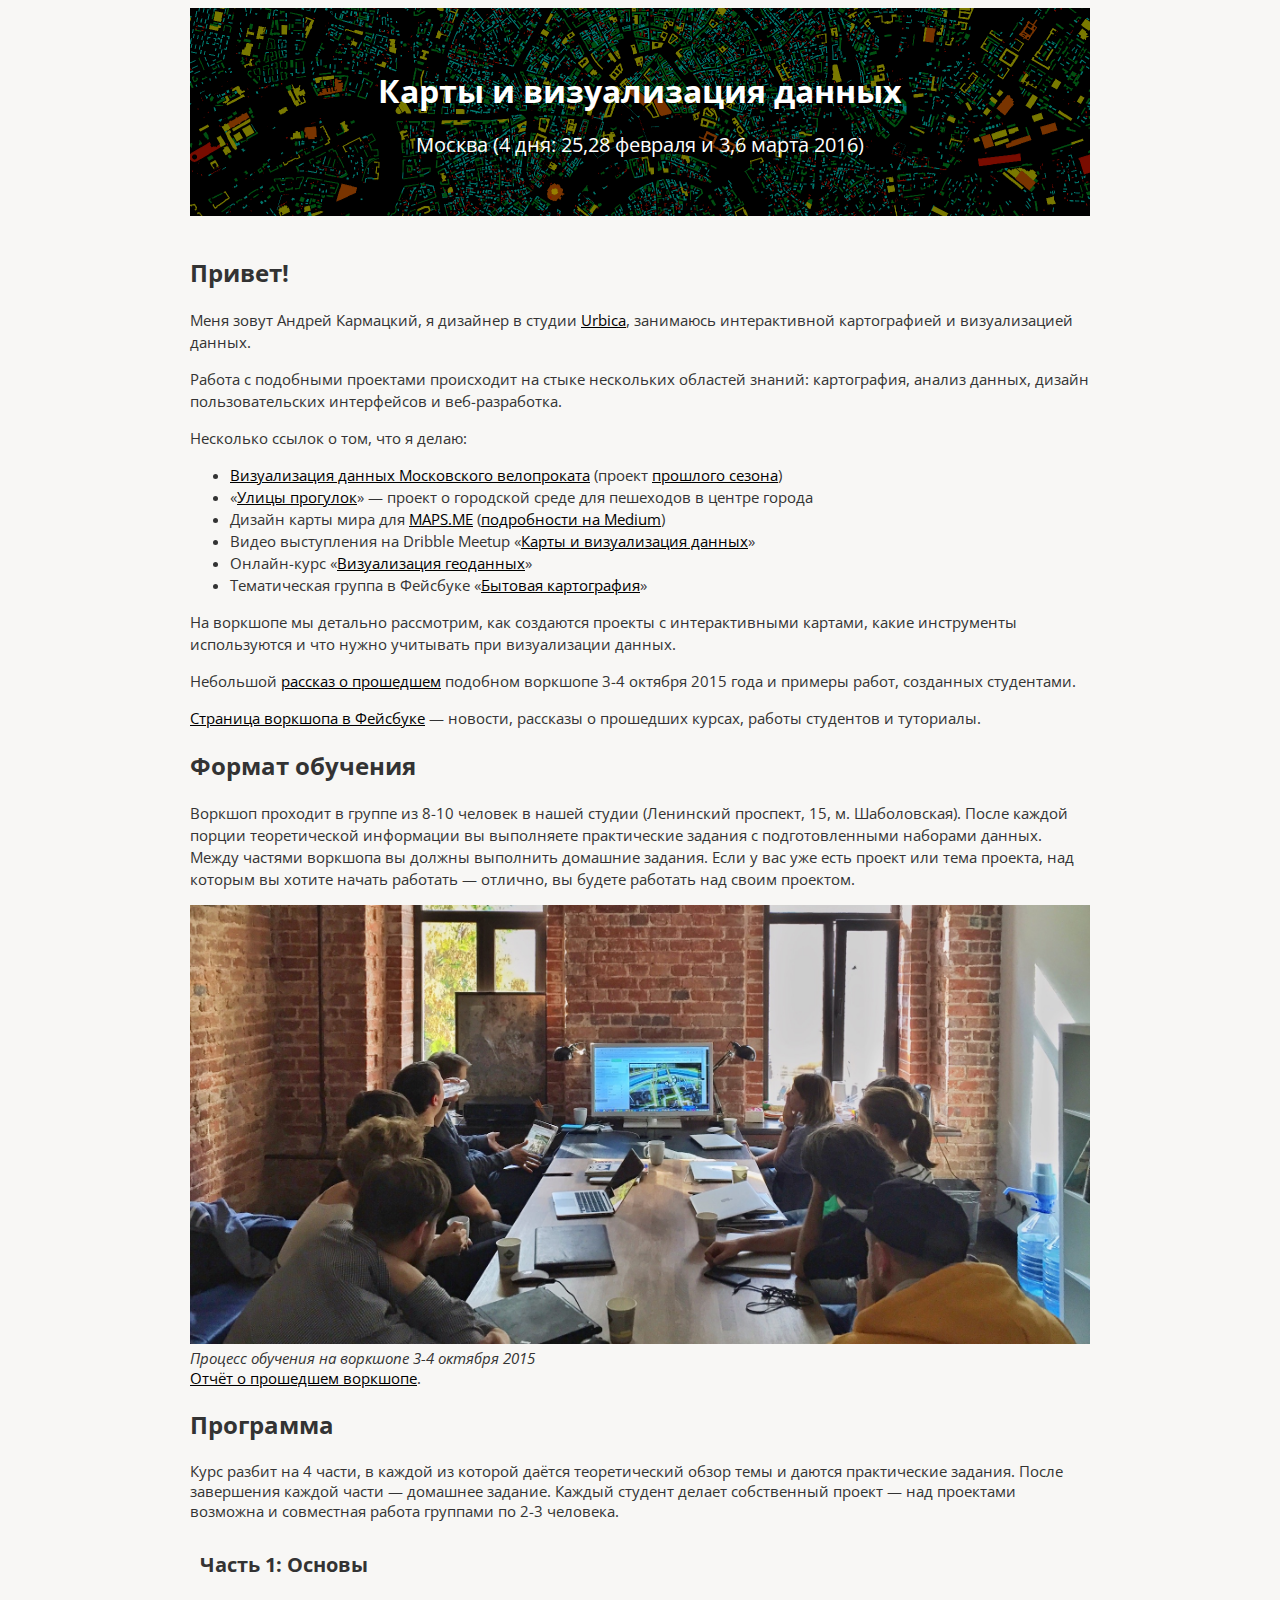
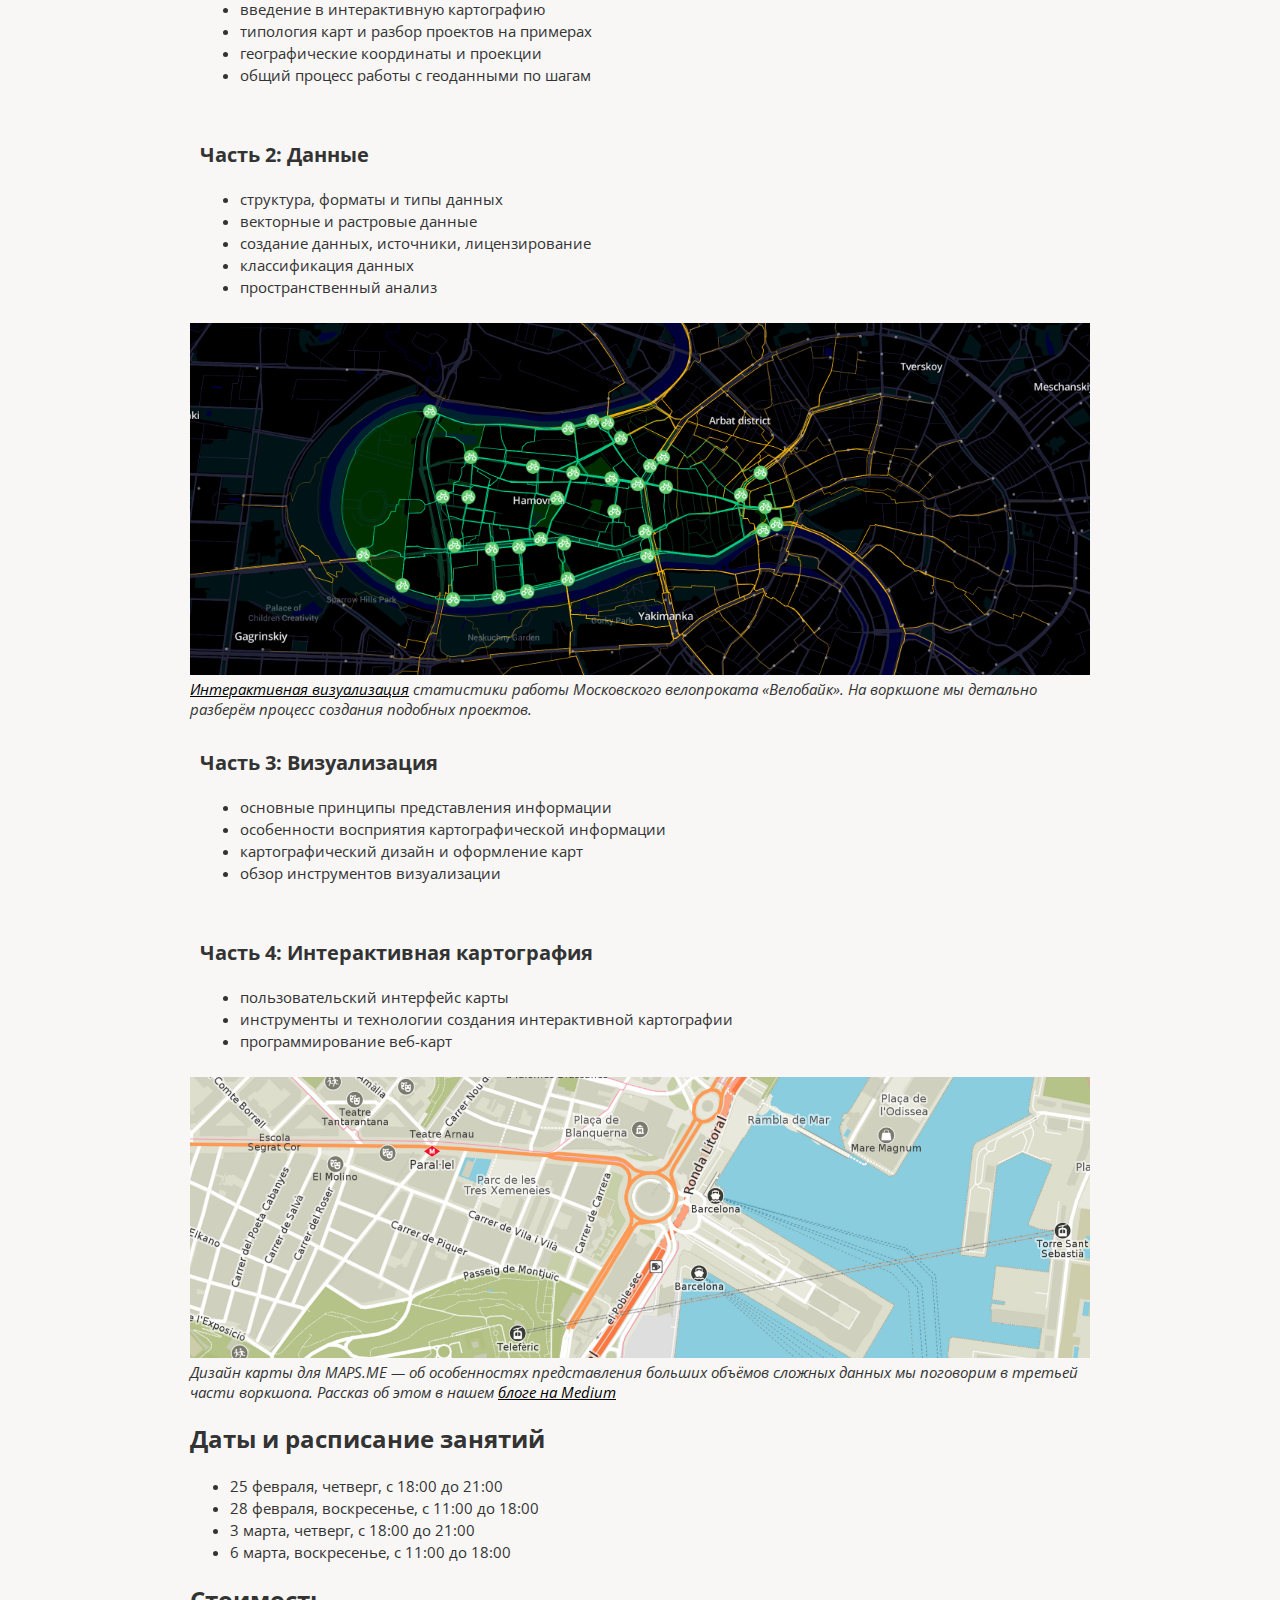
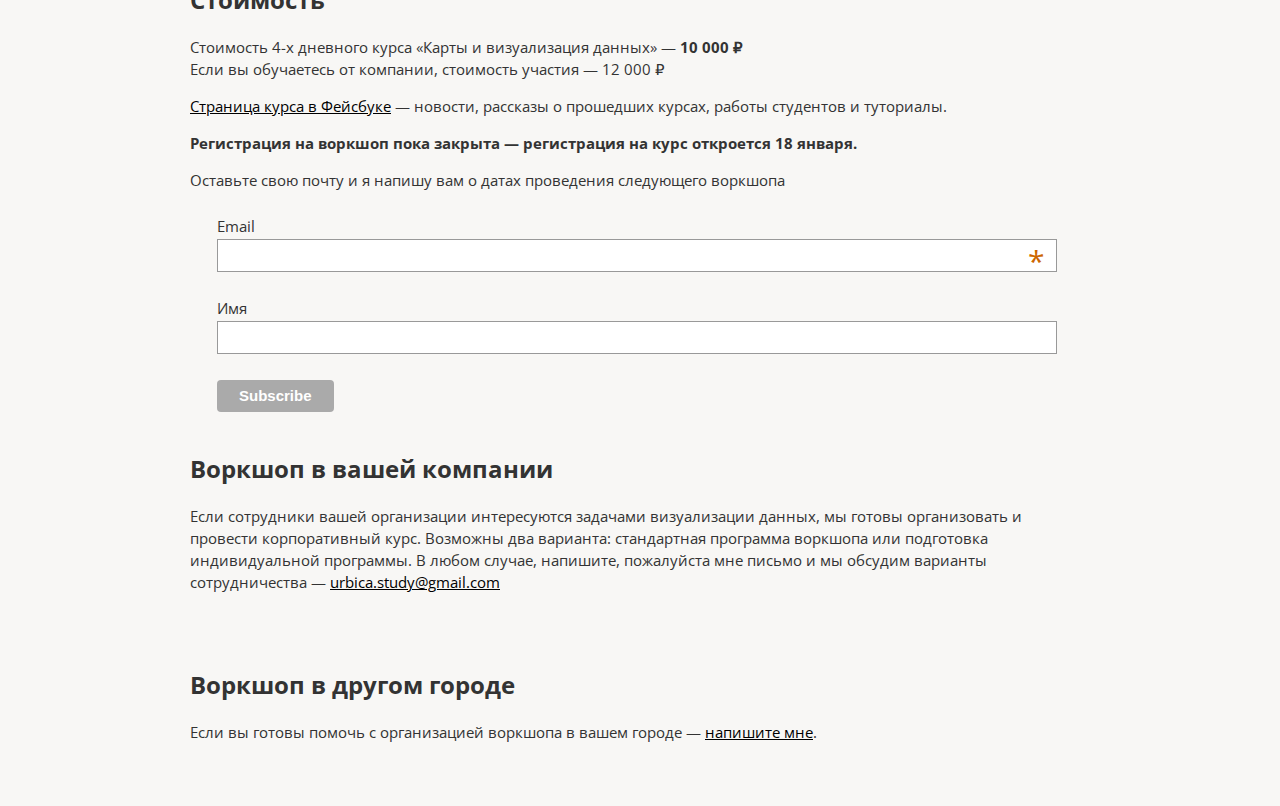
==== index.html @ a926b4b0 "prices" ====
<!DOCTYPE html PUBLIC "-//W3C//DTD HTML 4.01//EN">
<html>
	<head>
    <meta charset="utf-8"/>
		<meta name="viewport" content="width=device-width, initial-scale=1">
		<title>
			Воркшоп «Карты и визуализация данных»
		</title>
		<link rel="stylesheet" href="./style.css" type="text/css">
		<!-- <link href="http://cdn-images.mailchimp.com/embedcode/classic-081711.css" rel="stylesheet" type="text/css"> -->

	</head>
	<body>
    <div class="page">
    <div class="wrapper">
    <div class="header" id="headerImage">
    <h1>Карты и визуализация данных</h1>
    <div class="date-place"><p>Москва (4 дня: 25,28 февраля и 3,6 марта 2016)</p></div>
    </div>
    <h2>Привет!</h2>
    <p>Меня зовут Андрей Кармацкий, я дизайнер в студии <a href="http://urbica.co">Urbica</a>, занимаюсь интерактивной картографией и визуализацией данных.</p>
    <p>Работа с подобными проектами происходит на стыке нескольких областей знаний: картография, анализ данных, дизайн пользовательских интерфейсов и веб-разработка.</p>
    <p>Несколько ссылок о том, что я делаю:
      <ul>
        <li><a href="http://urbica.co/bikes/">Визуализация данных Московского велопроката</a> (проект <a href="http://urbica.co/velo/">прошлого сезона</a>)</li>
        <li>«<a href="http://walkstreets.org">Улицы прогулок</a>» — проект о городской среде для пешеходов в центре города</a></li>
				<li>Дизайн карты мира для <a href="http://maps.me/">MAPS.ME</a> (<a href="https://designpub.ru/дизайн-карты-мира-b0b0d8f96061">подробности на Medium</a>)</li>
        <li>Видео выступления на Dribble Meetup «<a href="https://youtu.be/NwadfbF2Nlw">Карты и визуализация данных</a>»</li>
        <li>Онлайн-курс «<a href="https://github.com/minikarma/geotalk">Визуализация геоданных</a>»</li>
        <li>Тематическая группа в Фейсбуке «<a href="https://www.facebook.com/groups/geoviz/">Бытовая картография</a>»</li>
      </ul>
    </p>
    <p>На воркшопе мы детально рассмотрим, как создаются проекты с интерактивными картами, какие инструменты используются и что нужно учитывать при визуализации данных.</p>
		<p>Небольшой <a href="https://www.facebook.com/groups/geoviz/permalink/929082940519523/">рассказ о прошедшем</a> подобном воркшопе 3-4 октября 2015 года и примеры работ, созданных студентами.</p>
		<p><a href="https://www.facebook.com/urbica.study/">Страница воркшопа в Фейсбуке</a> — новости, рассказы о прошедших курсах, работы студентов и туториалы.</p>

		<h2>Формат обучения</h2>
		<p>Воркшоп проходит в группе из 8-10 человек в нашей студии (Ленинский проспект, 15, м. Шаболовская). После каждой порции теоретической информации вы выполняете практические задания с подготовленными наборами данных. Между частями воркшопа вы должны выполнить домашние задания. Если у вас уже есть проект или тема проекта, над которым вы хотите начать работать — отлично, вы будете работать над своим проектом.
<!--    <p>В этот раз воркшоп проходит в формате одного дня, при этом до воркшопа я дам вам домашнее задание. Вы узнаете основные приёмы анализа и визуализации картографических данных. Вы научитесь программированию интерактивных картографических проектов и познакомитесь основными технологиями и библиотеками интерактивной картографии. </p>
    <p>Чтобы воркшоп получился более практическим и всегда была возможность уточнить непонятные моменты по ходу обучения — размер группы ограничен десятком участников. Воркшоп пройдёт в уютной атмосфере студии, расположенной в центре Москвы (<a href="https://maps.yandex.ru/-/CVwHiBiu">ул. Ленинский проспект, 15</a>).</p>
    <p>Время обучения c 10 утра до 7 вечера, с часовым перерывом на обед. На занятиях вам понадобится ноутбук.</p> -->
    <!-- <div class="project-walkstreets"></div> -->

		<div><img src="img/study.jpg" width="100%"/><br/><i>Процесс обучения на воркшопе 3-4 октября 2015</i><br>
			<a href="https://www.facebook.com/groups/geoviz/permalink/929082940519523/">Отчёт о прошедшем воркшопе</a>.</div>


    <h2>Программа</h2>
		<div>Курс разбит на 4 части, в каждой из которой даётся теоретический обзор темы и даются практические задания. После завершения каждой части — домашнее задание.  Каждый студент делает собственный проект — над проектами возможна и совместная работа группами по 2-3 человека.</div>
    <div class="days">
      <div class="day">
        <h3>Часть 1: Основы</h2>
          <ul>
						<li>введение в интерактивную картографию</li>
            <li>типология карт и разбор проектов на примерах</li>
            <li>географические координаты и проекции</li>
            <li>общий процесс работы с геоданными по шагам</li>
          </ul>
      </div>
			<div class="day">
        <h3>Часть 2: Данные</h2>
          <ul>
						<li>структура, форматы и типы данных</li>
            <li>векторные и растровые данные</li>
            <li>создание данных, источники, лицензирование</li>
            <li>классификация данных</li>
						<li>пространственный анализ</li>
          </ul>
      </div>
			<div><img src="img/bikes_2015.png" width="100%"/><br/><i><a href="http://urbica.co/bikes/">Интерактивная визуализация</a> статистики работы Московского велопроката «Велобайк». На воркшопе мы детально разберём процесс создания подобных проектов.</i><br>

			<div class="day">
        <h3>Часть 3: Визуализация</h2>
          <ul>
						<li>основные принципы представления информации</li>
            <li>особенности восприятия картографической информации</li>
            <li>картографический дизайн и оформление карт</li>
            <li>обзор инструментов визуализации</li>
          </ul>
      </div>
			<div class="day">
        <h3>Часть 4: Интерактивная картография</h2>
          <ul>
						<li>пользовательский интерфейс карты</li>
            <li>инструменты и технологии создания интерактивной картографии</li>
            <li>программирование веб-карт</li>
          </ul>
      </div>
		</div>
    <!--  <h2>Стоимость воркшопа 13 декабря 4000 рублей</h2>
      <p>Если вы участвуете от компании и оплачиваете от юридического лица: стоимость 6&nbsp;000 рублей.</p>
		-->
		<div>
			<img src="img/mapsme.png" width="100%"/><br/><i>Дизайн карты для MAPS.ME — об особенностях представления больших объёмов сложных данных мы поговорим в третьей части воркшопа. Рассказ об этом в нашем <a href="https://designpub.ru/дизайн-карты-мира-b0b0d8f96061">блоге на Medium</a></i><br>
		</div>

		<h2>Даты и расписание занятий</h2>
			<ul>
				<li>25 февраля, четверг, с 18:00 до 21:00</li>
				<li>28 февраля, воскресенье, с 11:00 до 18:00</li>
				<li>3 марта, четверг, с 18:00 до 21:00</li>
				<li>6 марта, воскресенье, с 11:00 до 18:00</li>
			</ul>

		<h2>Стоимость</h2>
		<p>Стоимость 4-х дневного курса «Карты и визуализация данных» — <b>10&nbsp;000&nbsp;₽</b><br/>
			Если вы обучаетесь от компании, стоимость участия —  12&nbsp;000&nbsp;₽
		</p>

		<p><a href="https://www.facebook.com/urbica.study/">Страница курса в Фейсбуке</a> — новости, рассказы о прошедших курсах, работы студентов и туториалы.</p>


			<p><b>Регистрация на воркшоп пока закрыта — регистрация на курс откроется 18 января.</b></p>
		<!--      <div class="register"><a class="registerLink" href="https://andreykarmatsky.typeform.com/to/Kezpq3">Зарегистрироваться</a></div>
      <p>После регистрации вам придёт письмо с инструкциями по оплате и деталями.</p><p>Регистрация завершится за неделю до начала воркшопа.</p>
			<p>Если остались вопросы или требуются уточнения, напишите мне письмо: <b>urbica.study@gmail.com</b></p>
			<p>Вы можете заказать индивидуальный курс для вашей компании, напишите мне об этом на адрес, указанный выше.</p>
		-->
			<!-- Begin MailChimp Signup Form -->
		<!-- <link href="//cdn-images.mailchimp.com/embedcode/classic-081711.css" rel="stylesheet" type="text/css"> -->

		<div id="mc_embed_signup">
		<p>Оставьте свою почту и я напишу вам о датах проведения следующего воркшопа</p>
		<form action="//urbica.us11.list-manage.com/subscribe/post?u=8f45a3df595a4ebea1cc8bd8a&amp;id=d71f28006e" method="post" id="mc-embedded-subscribe-form" name="mc-embedded-subscribe-form" class="validate" target="_blank" novalidate>
		    <div id="mc_embed_signup_scroll">
<!--		<div class="indicates-required"><span class="asterisk">*</span> indicates required</div> -->
		<div class="mc-field-group">
			<label for="mce-EMAIL">Email<span class="asterisk">*</span>
		</label>
			<input type="email" value="" name="EMAIL" class="required email" id="mce-EMAIL">
		</div>
		<div class="mc-field-group">
			<label for="mce-FNAME">Имя </label>
			<input type="text" value="" name="FNAME" class="" id="mce-FNAME">
		</div>
			<div id="mce-responses" class="clear">
				<div class="response" id="mce-error-response" style="display:none"></div>
				<div class="response" id="mce-success-response" style="display:none"></div>
			</div>    <!-- real people should not fill this in and expect good things - do not remove this or risk form bot signups-->
		    <div style="position: absolute; left: -5000px;" aria-hidden="true"><input type="text" name="b_8f45a3df595a4ebea1cc8bd8a_d71f28006e" tabindex="-1" value=""></div>
		    <div class="clear"><input type="submit" value="Subscribe" name="subscribe" id="mc-embedded-subscribe" class="button"></div>
		    </div>
		</form>
		</div>
		<script type='text/javascript' src='//s3.amazonaws.com/downloads.mailchimp.com/js/mc-validate.js'></script><script type='text/javascript'>(function($) {window.fnames = new Array(); window.ftypes = new Array();fnames[0]='EMAIL';ftypes[0]='email';fnames[1]='FNAME';ftypes[1]='text';}(jQuery));var $mcj = jQuery.noConflict(true);</script>
		<!--End mc_embed_signup-->
		<h2>Воркшоп в вашей компании</h2>
    <p>Если сотрудники вашей организации интересуются задачами визуализации данных, мы готовы организовать и провести корпоративный курс. Возможны два варианта: стандартная программа воркшопа или подготовка индивидуальной программы. В любом случае, напишите, пожалуйста мне письмо и мы обсудим варианты сотрудничества — <a href="mailto:urbica.study@gmail.com">urbica.study@gmail.com</a></p>
		<br/></br/>
		<h2>Воркшоп в другом городе</h2>
		<p>Если вы готовы помочь с организацией воркшопа в вашем городе — <a href="mailto:urbica.study@gmail.com">напишите мне</a>.</p>
		<br/></br/>

		<script>
    var body = document.body,
        html = document.documentElement,
        headerImage = document.getElementById('headerImage'),
        headerImageBg = { x: 1800, y: 600, scale: 0.58 };


    var pageHeight = Math.max( body.scrollHeight, body.offsetHeight,
                       html.clientHeight, html.scrollHeight, html.offsetHeight );

    // Scroll handler to toggle classes.
    var scaleImage = function() {
      var scrollScale = (window.pageYOffset/pageHeight);
      var bgWidth = headerImageBg.x/2 + headerImageBg.x*scrollScale,
          bgHeight = headerImageBg.y/2 + headerImageBg.y*scrollScale;
      console.log(scrollScale);
      headerImage.style.backgroundSize = bgWidth + "px "+ bgHeight +"px";
    };

    scaleImage();
    window.addEventListener('scroll', scaleImage, false);

    </script>
    <!-- Yandex.Metrika counter -->
    <script type="text/javascript">
    (function (d, w, c) {
        (w[c] = w[c] || []).push(function() {
            try {
                w.yaCounter32348605 = new Ya.Metrika({
                    id:32348605,
                    clickmap:true,
                    trackLinks:true,
                    accurateTrackBounce:true
                });
            } catch(e) { }
        });

        var n = d.getElementsByTagName("script")[0],
            s = d.createElement("script"),
            f = function () { n.parentNode.insertBefore(s, n); };
        s.type = "text/javascript";
        s.async = true;
        s.src = "https://mc.yandex.ru/metrika/watch.js";

        if (w.opera == "[object Opera]") {
            d.addEventListener("DOMContentLoaded", f, false);
        } else { f(); }
    })(document, window, "yandex_metrika_callbacks");
    </script>
    <noscript><div><img src="https://mc.yandex.ru/watch/32348605" style="position:absolute; left:-9999px;" alt="" /></div></noscript>
    <!-- /Yandex.Metrika counter -->
    </div>
		</body>
</html>
---- style.css ----
@import url(http://fonts.googleapis.com/css?family=Open+Sans:400);
@import url(http://fonts.googleapis.com/css?family=Open+Sans:600);

body {
  font-family: 'Open Sans', sans-serif;
  font-size: 15px;
  background-color: #f8f7f5;
  color: #333333;
}

h1 {
  font-size: 32px;
}

h2 {
  font-size: 24px;
}

h3 {
  font-size: 20px;
}

p,li {
line-height: 22px; }

a, a:visited { color: black; }
a:hover { color: red; }

.page {
  text-align: center;
}

.wrapper {
  max-width: 900px;
  text-align: left;
  display: inline-block;
}


.header {
  display: block;
  padding: 40px 40px;
  margin-bottom: 40px;
  color: white;
  background-color: black;
  background: url('./img/houses.png') center center no-repeat;
  text-align: center;
}
.project-walkstreets {
  height: 100px;
  display: block;
  margin: 20px 0px;
  background: url('./img/walkstreets.png') center center no-repeat;
}

.project-velo {
  height: 100px;
  display: block;
  margin: 20px 0px;
  background: url('http://urbica.co/img/velo.png') center center no-repeat;
}

.project-hills {
  height: 100px;
  display: block;
  margin: 20px 0px;
  background: url('http://urbica.co/img/hills.png') center center no-repeat;
}

.date-place {
  font-size: 20px;
  margin: 20px 0px;
  text-align: center;
}

.days {

}
.day {
  padding: 10px;

}

.register {
  text-align: center;
  padding: 40px 0px;
}

.registerLink {
  text-align: center;
  padding: 20px 20px;
  text-decoration: none;
  color: white;
  font-size: 18px;
  /* Rectangle 380: */
  background: #34A9AC;
  border-radius: 5px;

}

.registerLink:hover {
  background: #3DC0C4;
  color: white;
}


@media only screen
  and (max-width: 480px) {
    .day {  width: auto;
            padding: 0px;
            }

}


#mc_embed_signup { display: block;  }

/* MailChimp Form Embed Code - Classic - 08/17/2011 */
#mc_embed_signup form {display:block; text-align:left; padding:10px 0 10px 3%}
#mc_embed_signup h2 {font-weight:bold; padding:0; margin:15px 0; font-size:1.4em;}
#mc_embed_signup input {border:1px solid #999; -webkit-appearance:none;}
#mc_embed_signup input[type=checkbox]{-webkit-appearance:checkbox;}
#mc_embed_signup input[type=radio]{-webkit-appearance:radio;}
#mc_embed_signup input:focus {border-color:#333;}
#mc_embed_signup .button {clear:both; background-color: #aaa; border: 0 none; border-radius:4px; color: #FFFFFF; cursor: pointer; display: inline-block; font-size:15px; font-weight: bold; height: 32px; line-height: 32px; margin: 0 5px 10px 0; padding: 0 22px; text-align: center; text-decoration: none; vertical-align: top; white-space: nowrap; width: auto;}
#mc_embed_signup .button:hover {background-color:#777;}
#mc_embed_signup .small-meta {font-size: 11px;}
#mc_embed_signup .nowrap {white-space:nowrap;}

#mc_embed_signup .mc-field-group {clear:left; position:relative; width:96%; padding-bottom:3%; min-height:50px;}
#mc_embed_signup .size1of2 {clear:none; float:left; display:inline-block; width:46%; margin-right:4%;}
* html #mc_embed_signup .size1of2 {margin-right:2%; /* Fix for IE6 double margins. */}
#mc_embed_signup .mc-field-group label {display:block; margin-bottom:3px;}
#mc_embed_signup .mc-field-group input {display:block; width:100%; padding:8px 0; text-indent:2%;}
#mc_embed_signup .mc-field-group select {display:inline-block; width:99%; padding:5px 0; margin-bottom:2px;}

#mc_embed_signup .datefield, #mc_embed_signup .phonefield-us{padding:5px 0;}
#mc_embed_signup .datefield input, #mc_embed_signup .phonefield-us input{display:inline; width:60px; margin:0 2px; letter-spacing:1px; text-align:center; padding:5px 0 2px 0;}
#mc_embed_signup .phonefield-us .phonearea input, #mc_embed_signup .phonefield-us .phonedetail1 input{width:40px;}
#mc_embed_signup .datefield .monthfield input, #mc_embed_signup .datefield .dayfield input{width:30px;}
#mc_embed_signup .datefield label, #mc_embed_signup .phonefield-us label{display:none;}

#mc_embed_signup .indicates-required {text-align:right; font-size:11px; margin-right:4%;}
#mc_embed_signup .asterisk {color:#c60; font-size:200%;}
#mc_embed_signup .mc-field-group .asterisk {position:absolute; top:25px; right:10px;}
#mc_embed_signup .clear {clear:both;}

#mc_embed_signup .mc-field-group.input-group ul {margin:0; padding:5px 0; list-style:none;}
#mc_embed_signup .mc-field-group.input-group ul li {display:block; padding:3px 0; margin:0;}
#mc_embed_signup .mc-field-group.input-group label {display:inline;}
#mc_embed_signup .mc-field-group.input-group input {display:inline; width:auto; border:none;}

#mc_embed_signup div#mce-responses {float:left; top:-1.4em; padding:0em .5em 0em .5em; overflow:hidden; width:90%;margin: 0 5%; clear: both;}
#mc_embed_signup div.response {margin:1em 0; padding:1em .5em .5em 0; font-weight:bold; float:left; top:-1.5em; z-index:1; width:80%;}
#mc_embed_signup #mce-error-response {display:none;}
#mc_embed_signup #mce-success-response {color:#529214; display:none;}
#mc_embed_signup label.error {display:block; float:none; width:auto; margin-left:1.05em; text-align:left; padding:.5em 0;}

#mc-embedded-subscribe {clear:both; width:auto; display:block; margin:1em 0 1em 5%;}
#mc_embed_signup #num-subscribers {font-size:1.1em;}
#mc_embed_signup #num-subscribers span {padding:.5em; border:1px solid #ccc; margin-right:.5em; font-weight:bold;}
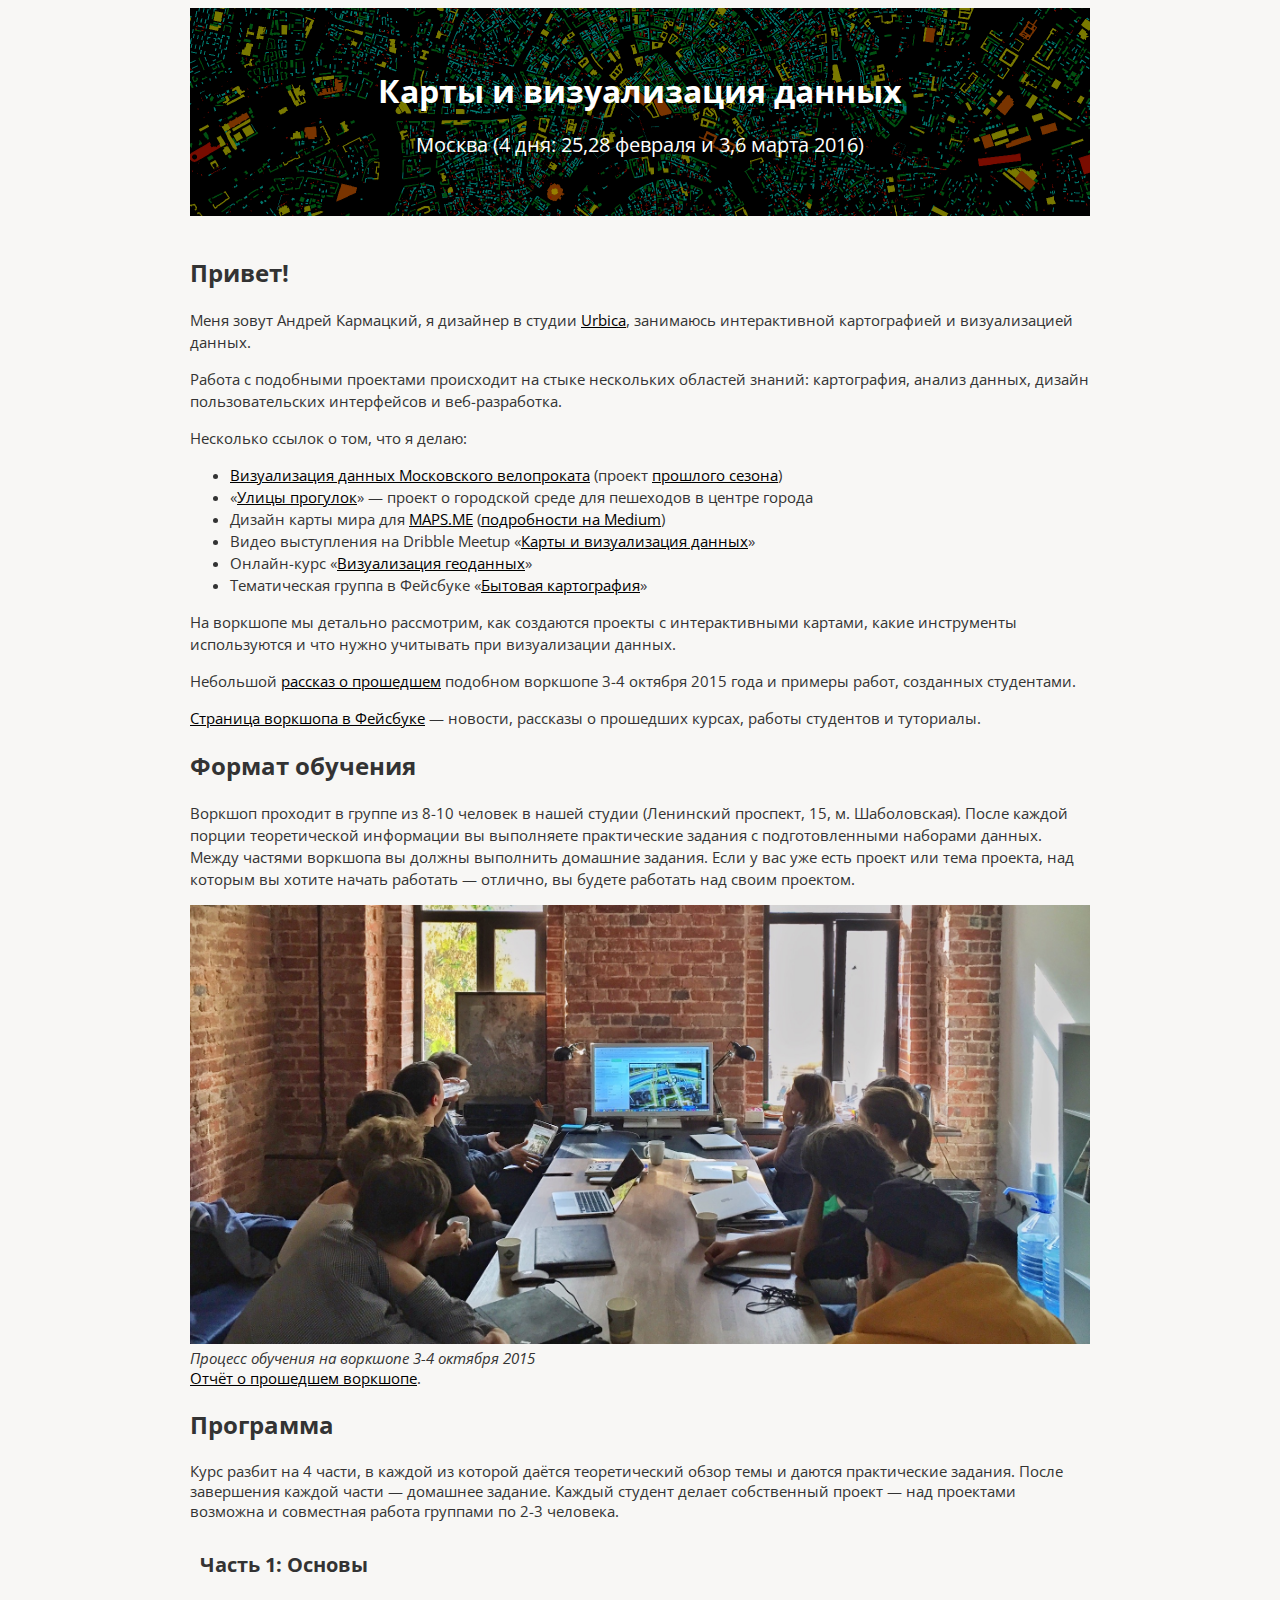
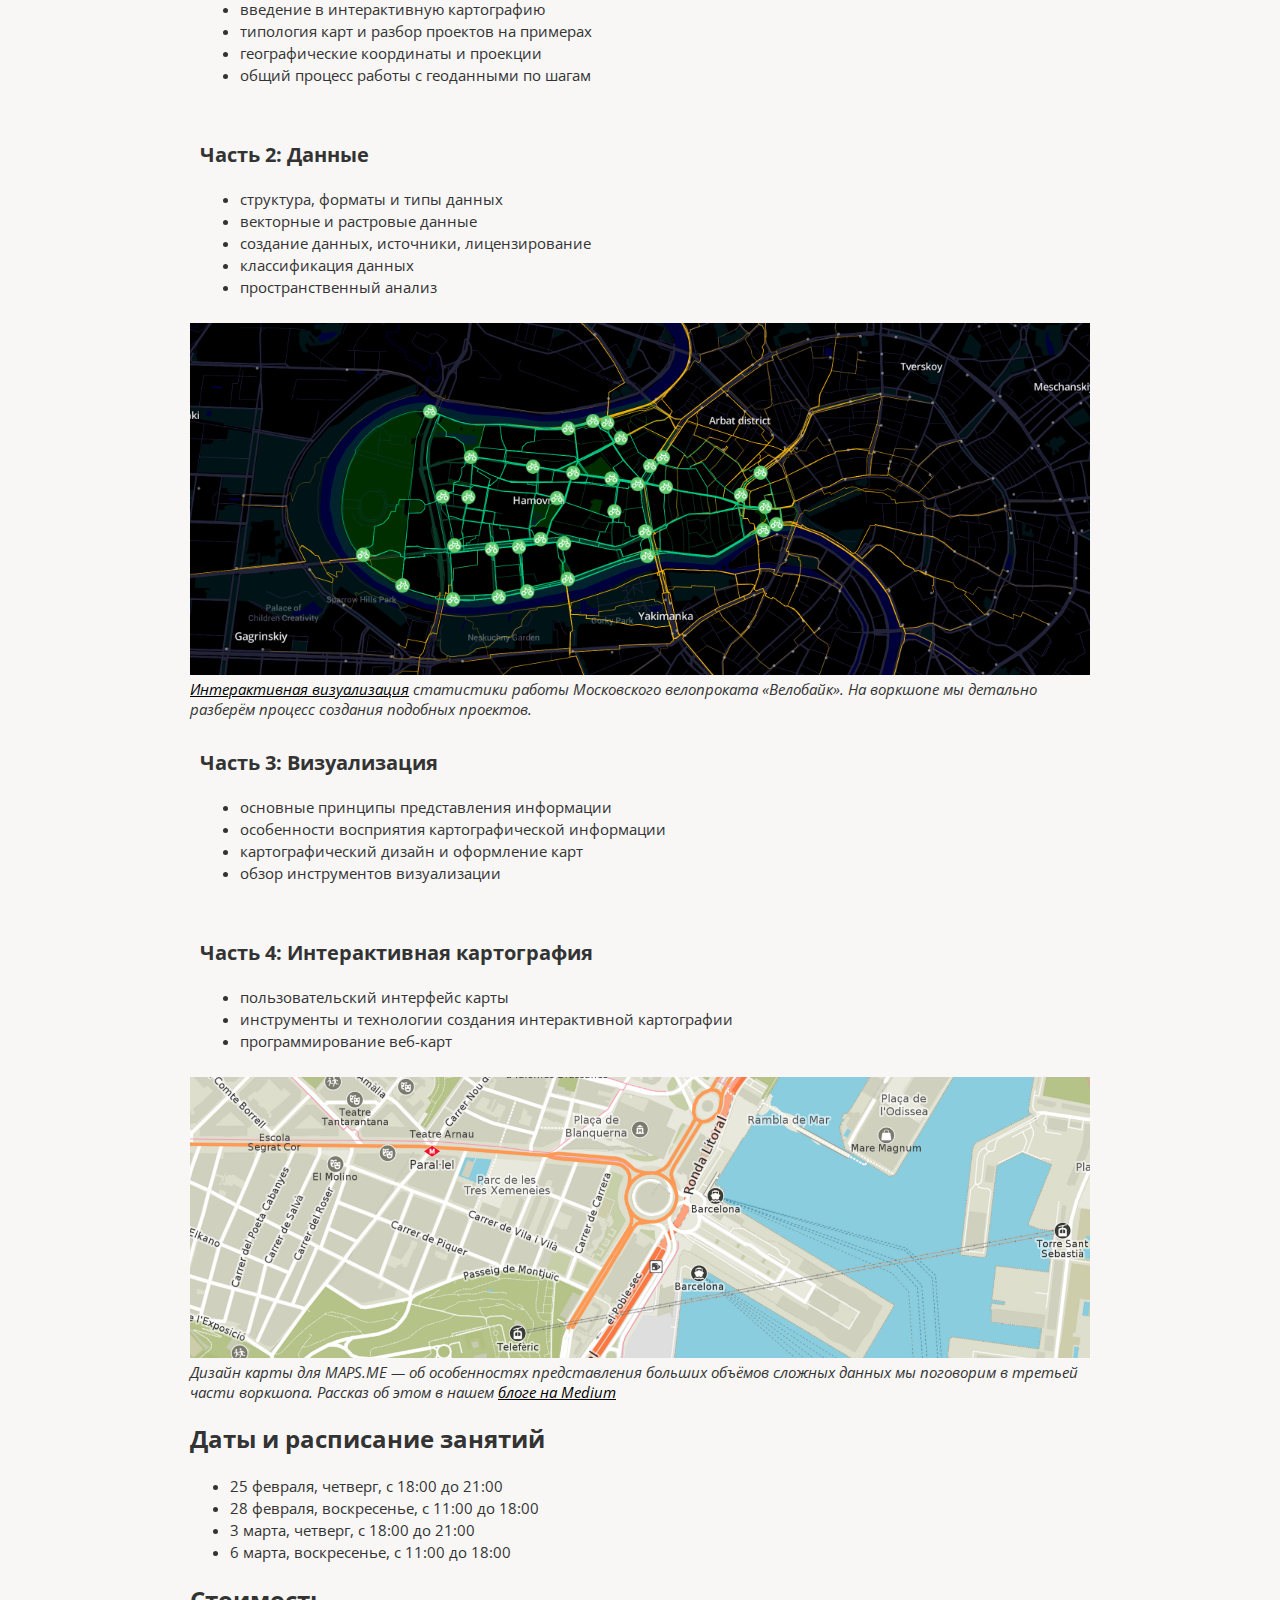
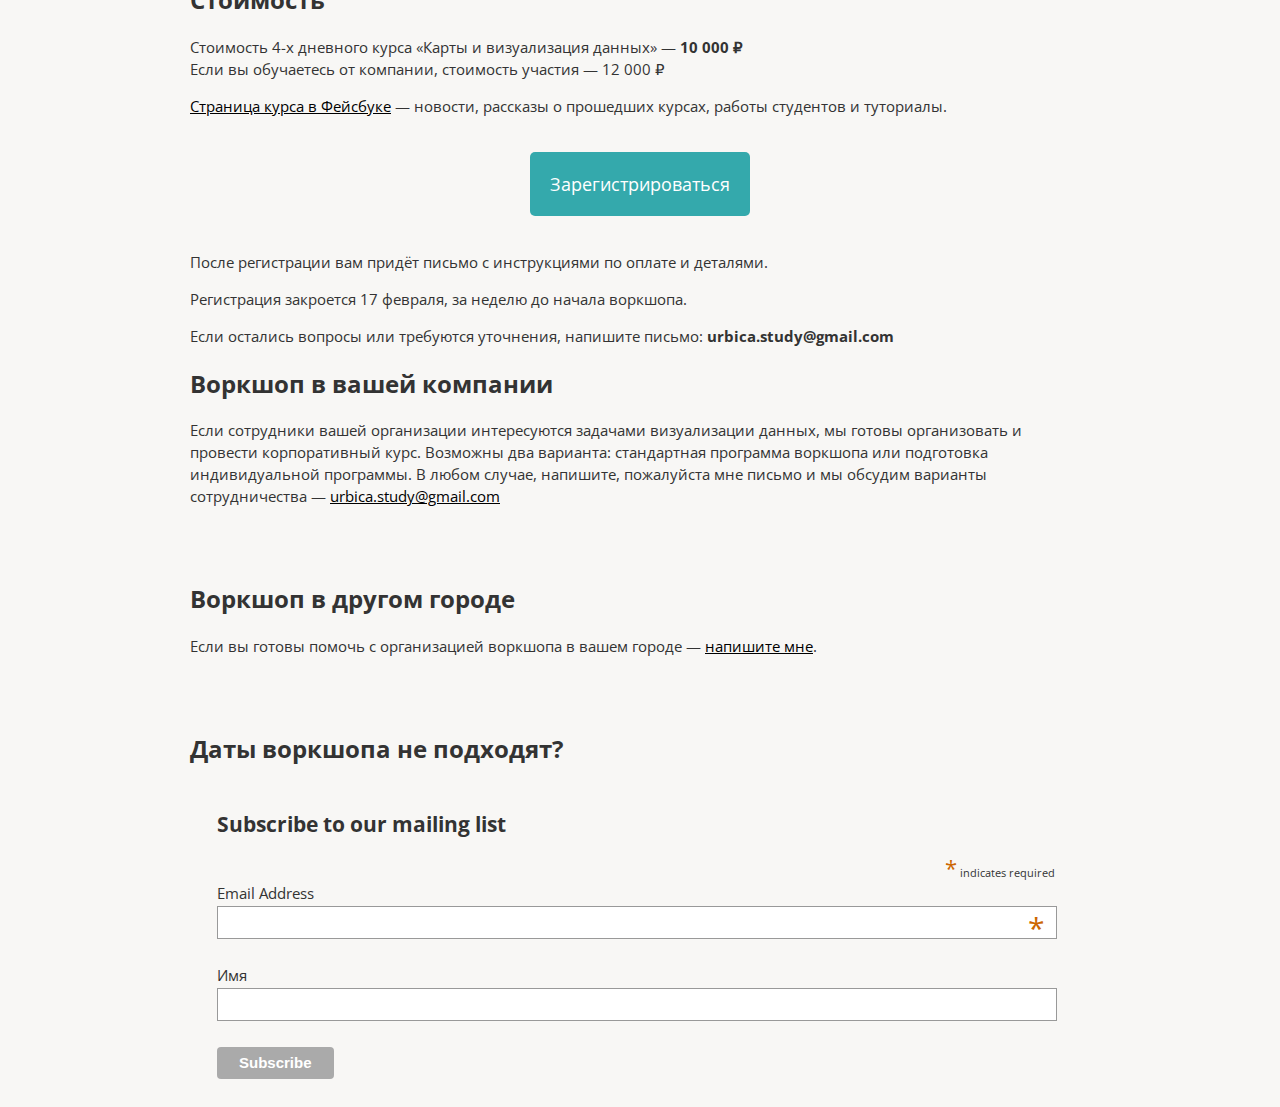
==== commit 024c1a7e: "new registrations started" ====
--- a/index.html
+++ b/index.html
@@ -36,10 +36,6 @@
 
 		<h2>Формат обучения</h2>
 		<p>Воркшоп проходит в группе из 8-10 человек в нашей студии (Ленинский проспект, 15, м. Шаболовская). После каждой порции теоретической информации вы выполняете практические задания с подготовленными наборами данных. Между частями воркшопа вы должны выполнить домашние задания. Если у вас уже есть проект или тема проекта, над которым вы хотите начать работать — отлично, вы будете работать над своим проектом.
-<!--    <p>В этот раз воркшоп проходит в формате одного дня, при этом до воркшопа я дам вам домашнее задание. Вы узнаете основные приёмы анализа и визуализации картографических данных. Вы научитесь программированию интерактивных картографических проектов и познакомитесь основными технологиями и библиотеками интерактивной картографии. </p>
-    <p>Чтобы воркшоп получился более практическим и всегда была возможность уточнить непонятные моменты по ходу обучения — размер группы ограничен десятком участников. Воркшоп пройдёт в уютной атмосфере студии, расположенной в центре Москвы (<a href="https://maps.yandex.ru/-/CVwHiBiu">ул. Ленинский проспект, 15</a>).</p>
-    <p>Время обучения c 10 утра до 7 вечера, с часовым перерывом на обед. На занятиях вам понадобится ноутбук.</p> -->
-    <!-- <div class="project-walkstreets"></div> -->
 
 		<div><img src="img/study.jpg" width="100%"/><br/><i>Процесс обучения на воркшопе 3-4 октября 2015</i><br>
 			<a href="https://www.facebook.com/groups/geoviz/permalink/929082940519523/">Отчёт о прошедшем воркшопе</a>.</div>
@@ -87,9 +83,7 @@
           </ul>
       </div>
 		</div>
-    <!--  <h2>Стоимость воркшопа 13 декабря 4000 рублей</h2>
-      <p>Если вы участвуете от компании и оплачиваете от юридического лица: стоимость 6&nbsp;000 рублей.</p>
-		-->
+
 		<div>
 			<img src="img/mapsme.png" width="100%"/><br/><i>Дизайн карты для MAPS.ME — об особенностях представления больших объёмов сложных данных мы поговорим в третьей части воркшопа. Рассказ об этом в нашем <a href="https://designpub.ru/дизайн-карты-мира-b0b0d8f96061">блоге на Medium</a></i><br>
 		</div>
@@ -110,46 +104,47 @@
 		<p><a href="https://www.facebook.com/urbica.study/">Страница курса в Фейсбуке</a> — новости, рассказы о прошедших курсах, работы студентов и туториалы.</p>
 
 
-			<p><b>Регистрация на воркшоп пока закрыта — регистрация на курс откроется 18 января.</b></p>
-		<!--      <div class="register"><a class="registerLink" href="https://andreykarmatsky.typeform.com/to/Kezpq3">Зарегистрироваться</a></div>
-      <p>После регистрации вам придёт письмо с инструкциями по оплате и деталями.</p><p>Регистрация завершится за неделю до начала воркшопа.</p>
-			<p>Если остались вопросы или требуются уточнения, напишите мне письмо: <b>urbica.study@gmail.com</b></p>
-			<p>Вы можете заказать индивидуальный курс для вашей компании, напишите мне об этом на адрес, указанный выше.</p>
-		-->
-			<!-- Begin MailChimp Signup Form -->
-		<!-- <link href="//cdn-images.mailchimp.com/embedcode/classic-081711.css" rel="stylesheet" type="text/css"> -->
-
-		<div id="mc_embed_signup">
-		<p>Оставьте свою почту и я напишу вам о датах проведения следующего воркшопа</p>
-		<form action="//urbica.us11.list-manage.com/subscribe/post?u=8f45a3df595a4ebea1cc8bd8a&amp;id=d71f28006e" method="post" id="mc-embedded-subscribe-form" name="mc-embedded-subscribe-form" class="validate" target="_blank" novalidate>
-		    <div id="mc_embed_signup_scroll">
-<!--		<div class="indicates-required"><span class="asterisk">*</span> indicates required</div> -->
-		<div class="mc-field-group">
-			<label for="mce-EMAIL">Email<span class="asterisk">*</span>
-		</label>
-			<input type="email" value="" name="EMAIL" class="required email" id="mce-EMAIL">
-		</div>
-		<div class="mc-field-group">
-			<label for="mce-FNAME">Имя </label>
-			<input type="text" value="" name="FNAME" class="" id="mce-FNAME">
-		</div>
-			<div id="mce-responses" class="clear">
-				<div class="response" id="mce-error-response" style="display:none"></div>
-				<div class="response" id="mce-success-response" style="display:none"></div>
-			</div>    <!-- real people should not fill this in and expect good things - do not remove this or risk form bot signups-->
-		    <div style="position: absolute; left: -5000px;" aria-hidden="true"><input type="text" name="b_8f45a3df595a4ebea1cc8bd8a_d71f28006e" tabindex="-1" value=""></div>
-		    <div class="clear"><input type="submit" value="Subscribe" name="subscribe" id="mc-embedded-subscribe" class="button"></div>
-		    </div>
-		</form>
-		</div>
-		<script type='text/javascript' src='//s3.amazonaws.com/downloads.mailchimp.com/js/mc-validate.js'></script><script type='text/javascript'>(function($) {window.fnames = new Array(); window.ftypes = new Array();fnames[0]='EMAIL';ftypes[0]='email';fnames[1]='FNAME';ftypes[1]='text';}(jQuery));var $mcj = jQuery.noConflict(true);</script>
-		<!--End mc_embed_signup-->
+		<div class="register"><a class="registerLink" href="https://andreykarmatsky.typeform.com/to/JaBAfX">Зарегистрироваться</a></div>
+      <p>После регистрации вам придёт письмо с инструкциями по оплате и деталями.</p><p>Регистрация закроется 17 февраля, за неделю до начала воркшопа.</p>
+			<p>Если остались вопросы или требуются уточнения, напишите письмо: <b>urbica.study@gmail.com</b></p>
+
 		<h2>Воркшоп в вашей компании</h2>
     <p>Если сотрудники вашей организации интересуются задачами визуализации данных, мы готовы организовать и провести корпоративный курс. Возможны два варианта: стандартная программа воркшопа или подготовка индивидуальной программы. В любом случае, напишите, пожалуйста мне письмо и мы обсудим варианты сотрудничества — <a href="mailto:urbica.study@gmail.com">urbica.study@gmail.com</a></p>
 		<br/></br/>
 		<h2>Воркшоп в другом городе</h2>
 		<p>Если вы готовы помочь с организацией воркшопа в вашем городе — <a href="mailto:urbica.study@gmail.com">напишите мне</a>.</p>
 		<br/></br/>
+
+				<h2>Даты воркшопа не подходят?</h2>
+
+				<!-- Begin MailChimp Signup Form -->
+				<!-- <link href="//cdn-images.mailchimp.com/embedcode/classic-081711.css" rel="stylesheet" type="text/css"> -->
+				<div id="mc_embed_signup">
+				<form action="//urbica.us11.list-manage.com/subscribe/post?u=8f45a3df595a4ebea1cc8bd8a&amp;id=7569b03f64" method="post" id="mc-embedded-subscribe-form" name="mc-embedded-subscribe-form" class="validate" target="_blank" novalidate>
+				    <div id="mc_embed_signup_scroll">
+					<h2>Subscribe to our mailing list</h2>
+				<div class="indicates-required"><span class="asterisk">*</span> indicates required</div>
+				<div class="mc-field-group">
+					<label for="mce-EMAIL">Email Address  <span class="asterisk">*</span>
+				</label>
+					<input type="email" value="" name="EMAIL" class="required email" id="mce-EMAIL">
+				</div>
+				<div class="mc-field-group">
+					<label for="mce-FNAME">Имя </label>
+					<input type="text" value="" name="FNAME" class="" id="mce-FNAME">
+				</div>
+					<div id="mce-responses" class="clear">
+						<div class="response" id="mce-error-response" style="display:none"></div>
+						<div class="response" id="mce-success-response" style="display:none"></div>
+					</div>    <!-- real people should not fill this in and expect good things - do not remove this or risk form bot signups-->
+				    <div style="position: absolute; left: -5000px;" aria-hidden="true"><input type="text" name="b_8f45a3df595a4ebea1cc8bd8a_7569b03f64" tabindex="-1" value=""></div>
+				    <div class="clear"><input type="submit" value="Subscribe" name="subscribe" id="mc-embedded-subscribe" class="button"></div>
+				    </div>
+				</form>
+				</div>
+				<script type='text/javascript' src='//s3.amazonaws.com/downloads.mailchimp.com/js/mc-validate.js'></script><script type='text/javascript'>(function($) {window.fnames = new Array(); window.ftypes = new Array();fnames[0]='EMAIL';ftypes[0]='email';fnames[1]='FNAME';ftypes[1]='text';}(jQuery));var $mcj = jQuery.noConflict(true);</script>
+				<!--End mc_embed_signup-->
+
 
 		<script>
     var body = document.body,
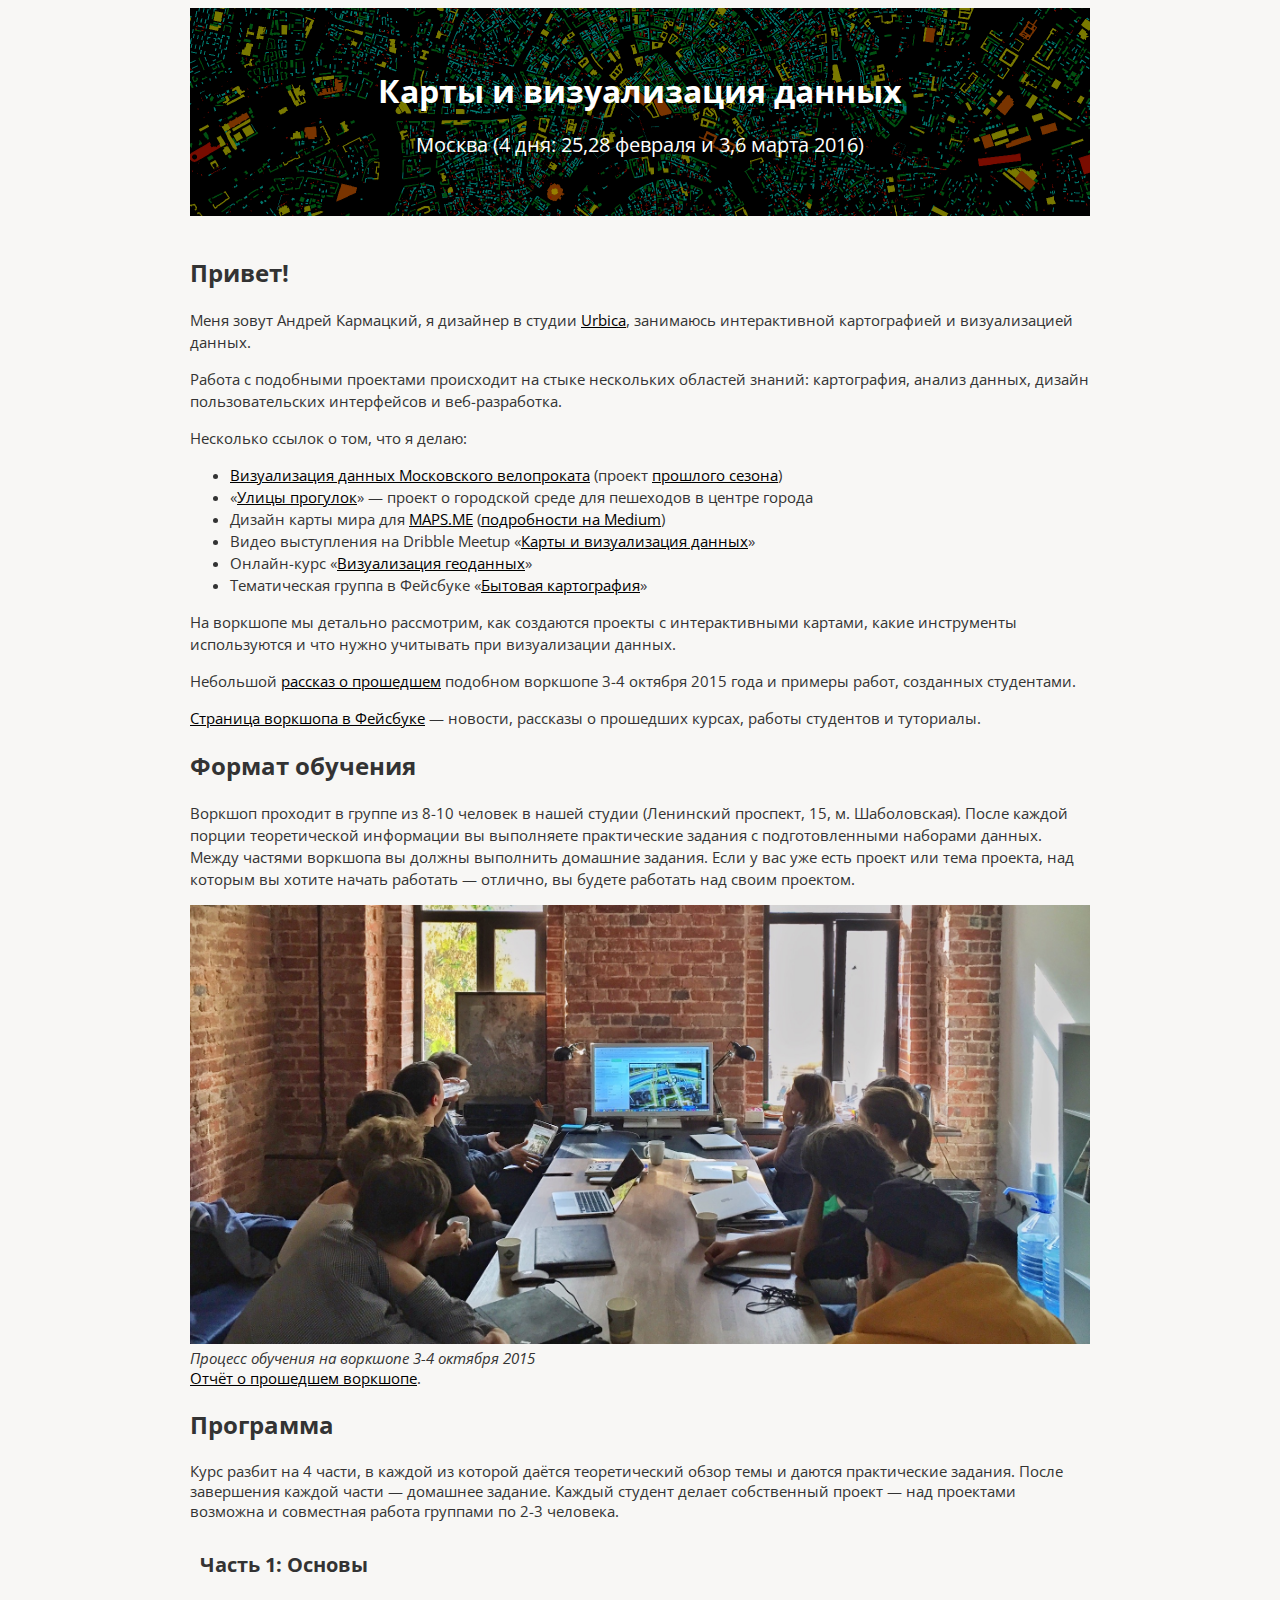
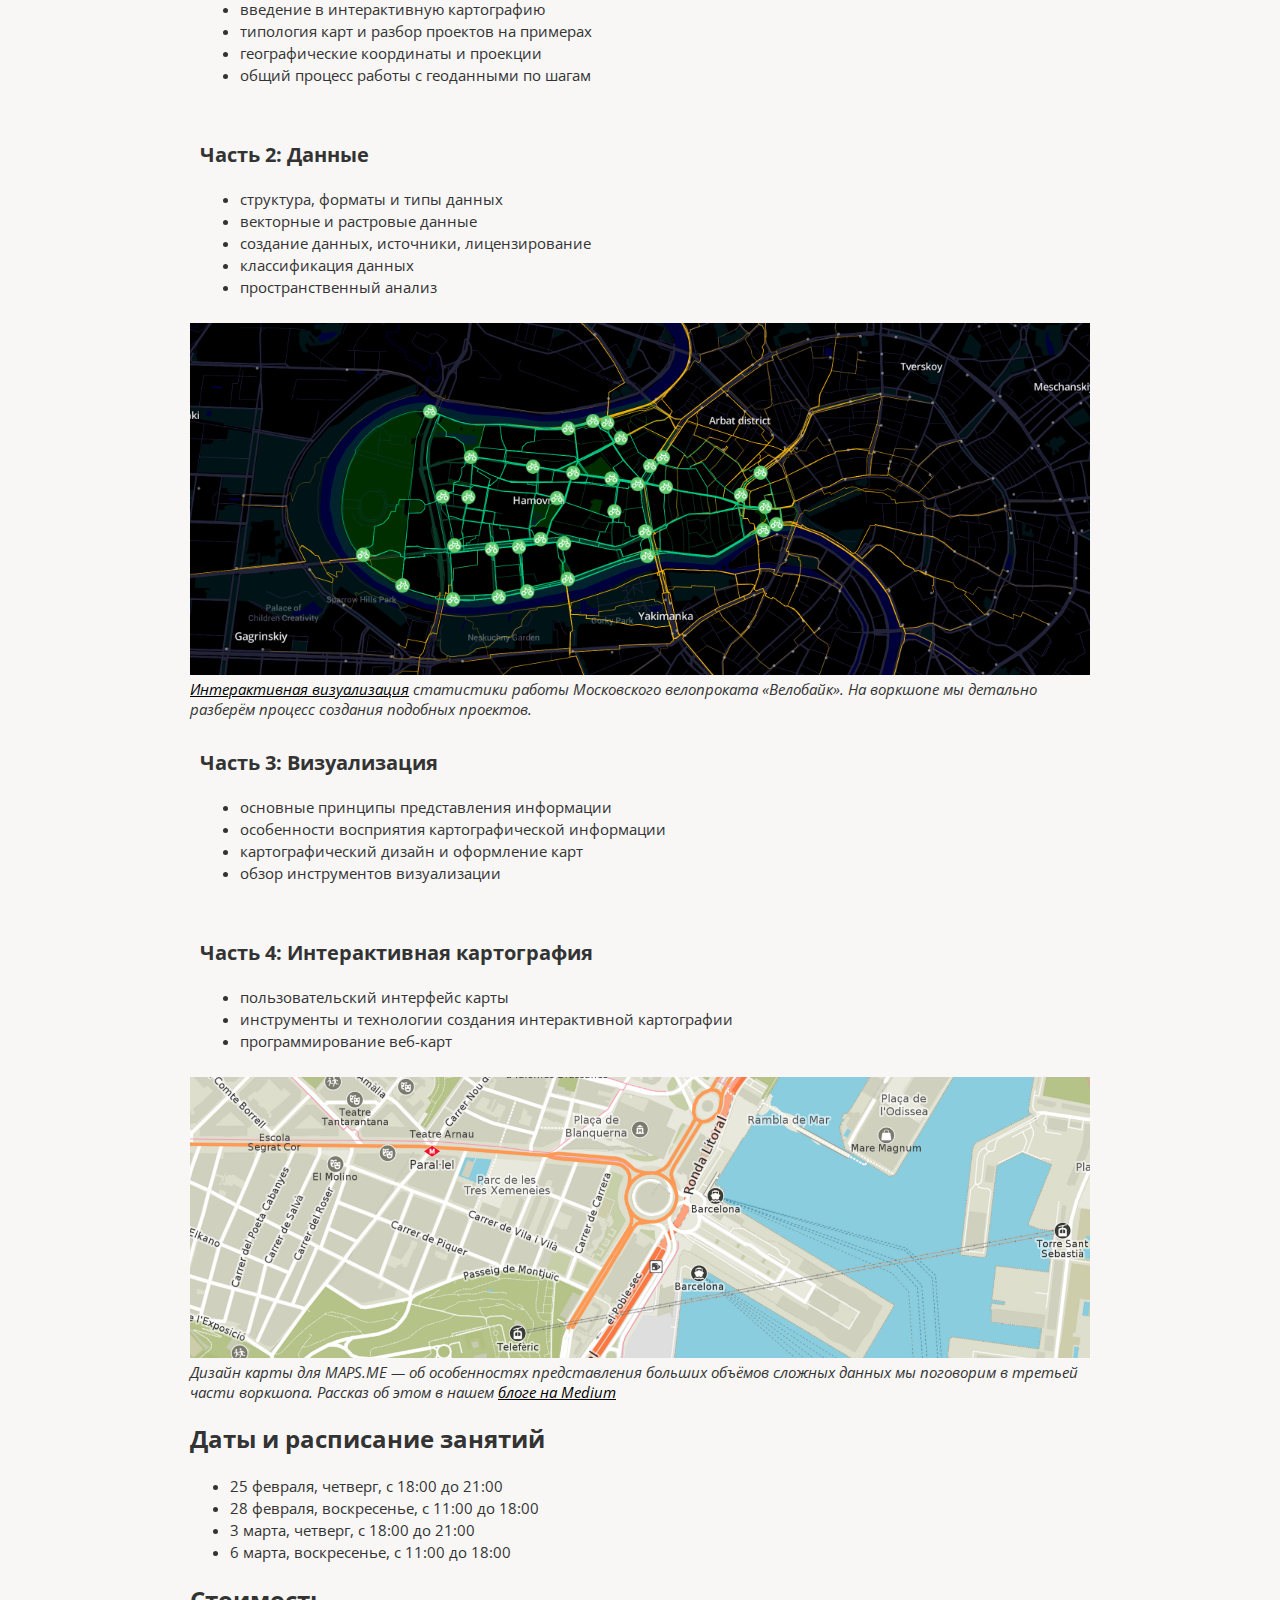
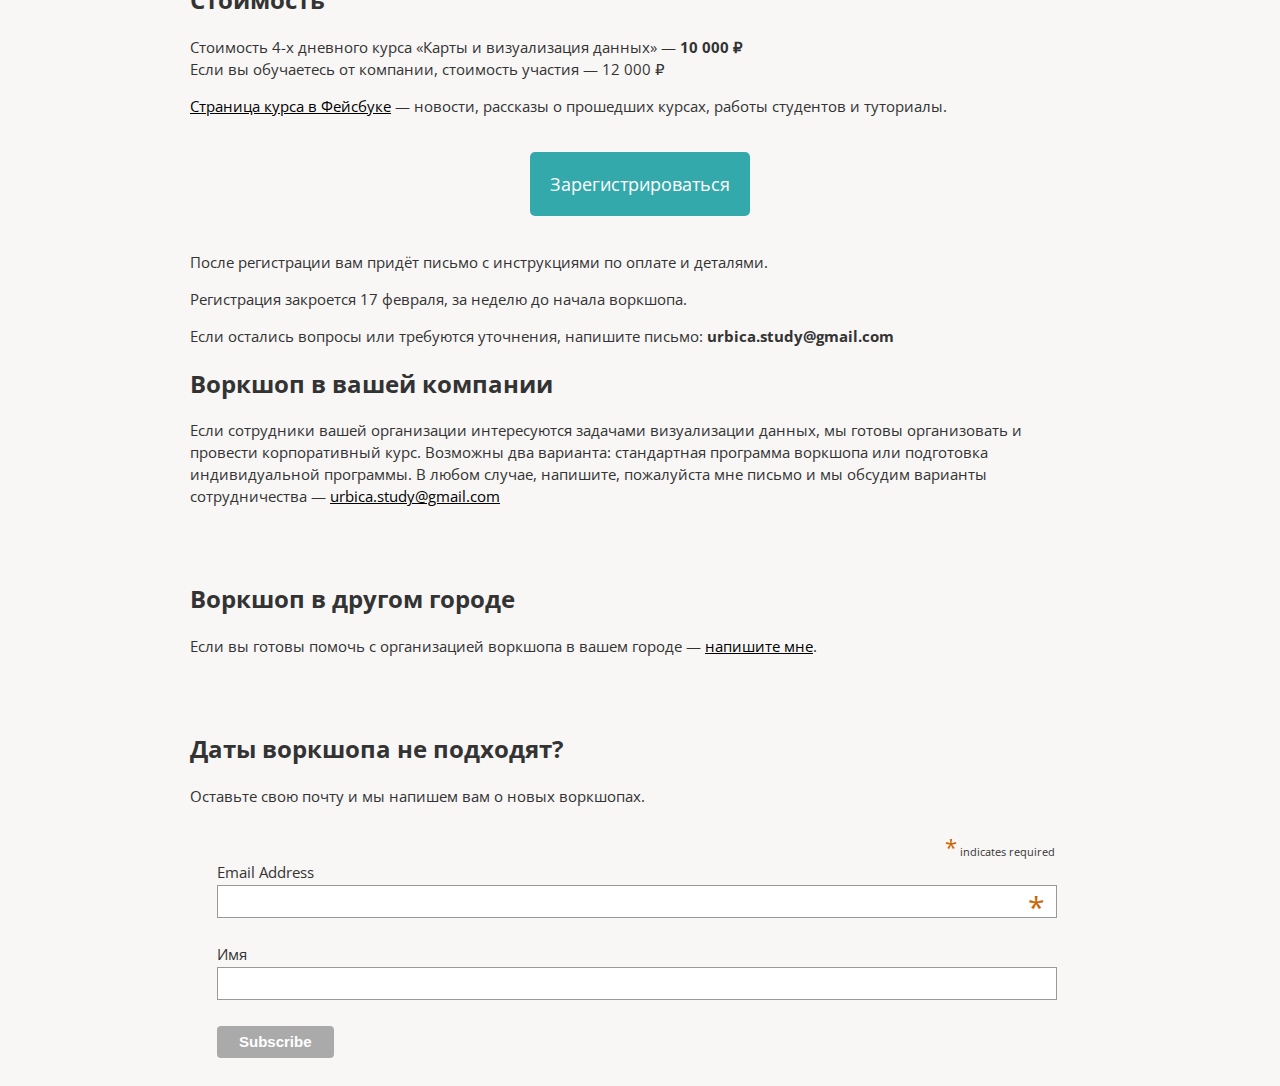
==== commit 88c73153: "small fix" ====
--- a/index.html
+++ b/index.html
@@ -116,13 +116,13 @@
 		<br/></br/>
 
 				<h2>Даты воркшопа не подходят?</h2>
+				<p>Оставьте свою почту и мы напишем вам о новых воркшопах. </p>
 
 				<!-- Begin MailChimp Signup Form -->
 				<!-- <link href="//cdn-images.mailchimp.com/embedcode/classic-081711.css" rel="stylesheet" type="text/css"> -->
 				<div id="mc_embed_signup">
 				<form action="//urbica.us11.list-manage.com/subscribe/post?u=8f45a3df595a4ebea1cc8bd8a&amp;id=7569b03f64" method="post" id="mc-embedded-subscribe-form" name="mc-embedded-subscribe-form" class="validate" target="_blank" novalidate>
 				    <div id="mc_embed_signup_scroll">
-					<h2>Subscribe to our mailing list</h2>
 				<div class="indicates-required"><span class="asterisk">*</span> indicates required</div>
 				<div class="mc-field-group">
 					<label for="mce-EMAIL">Email Address  <span class="asterisk">*</span>
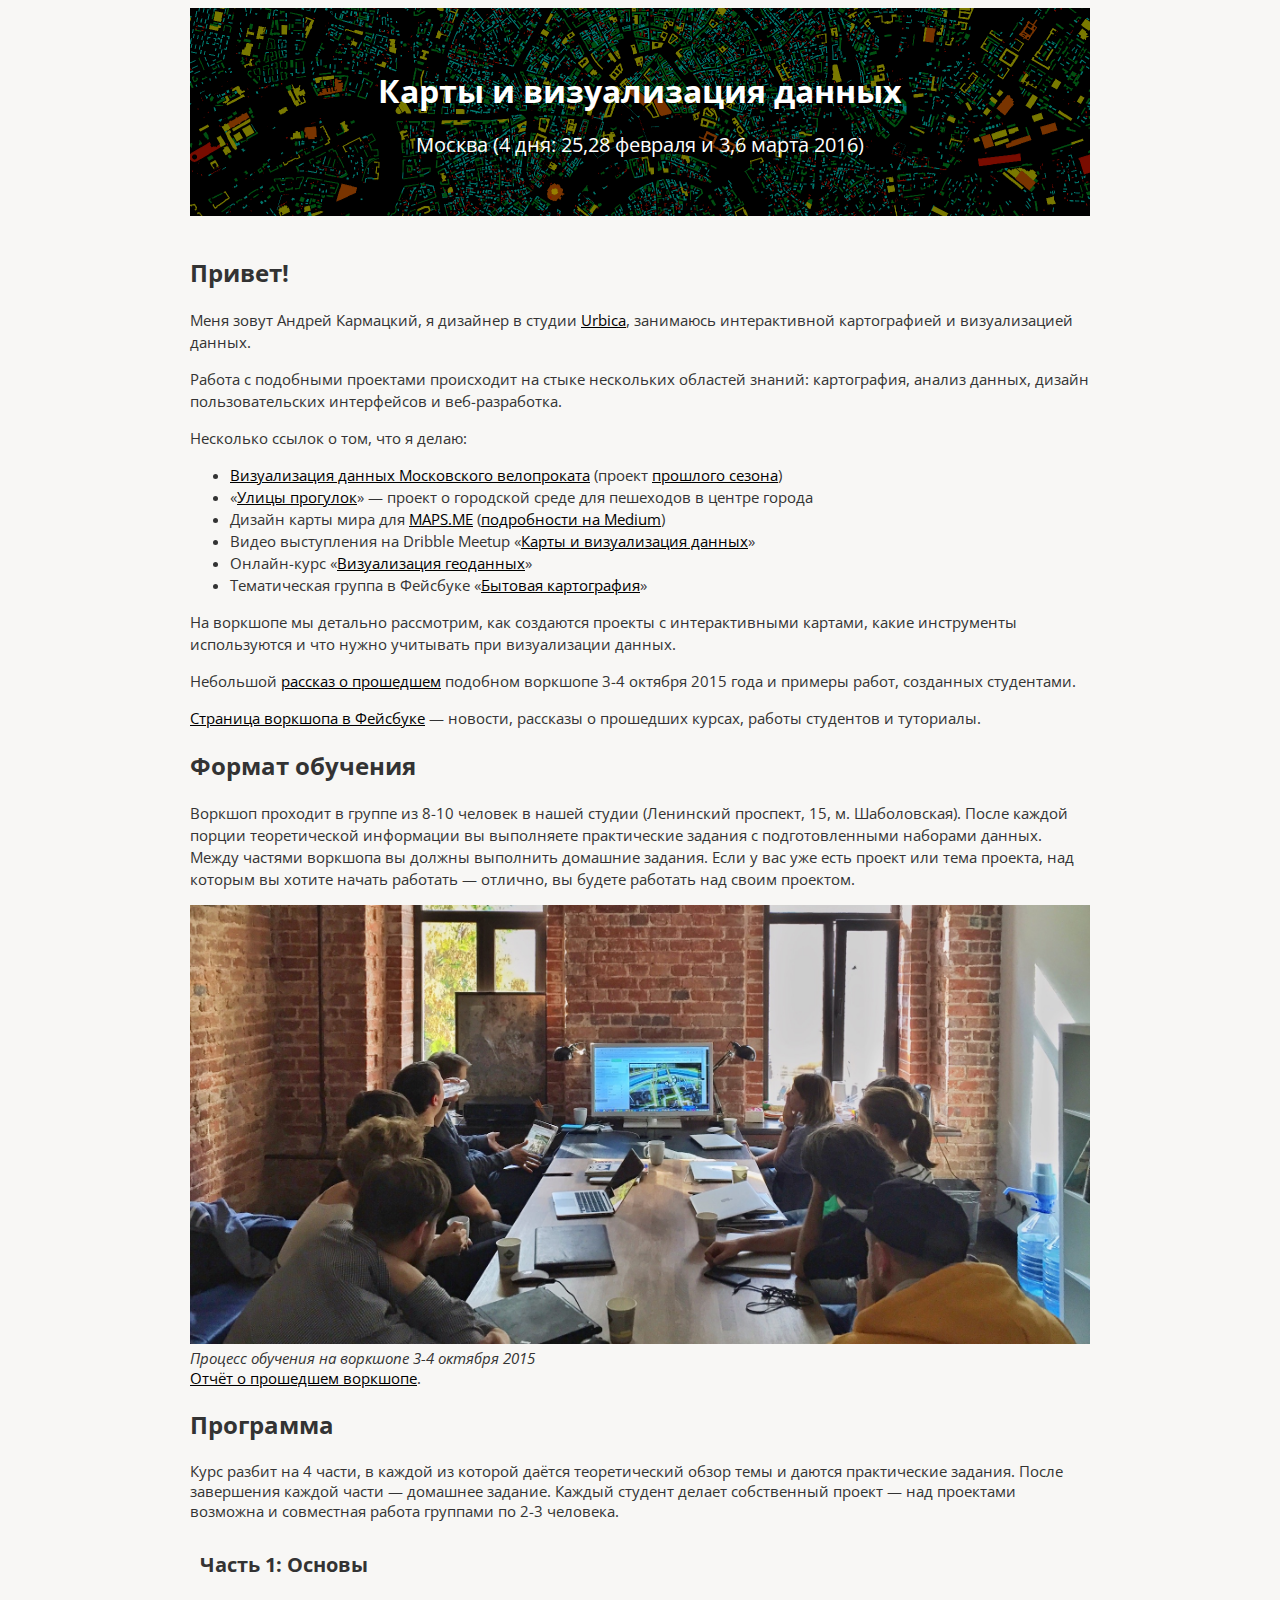
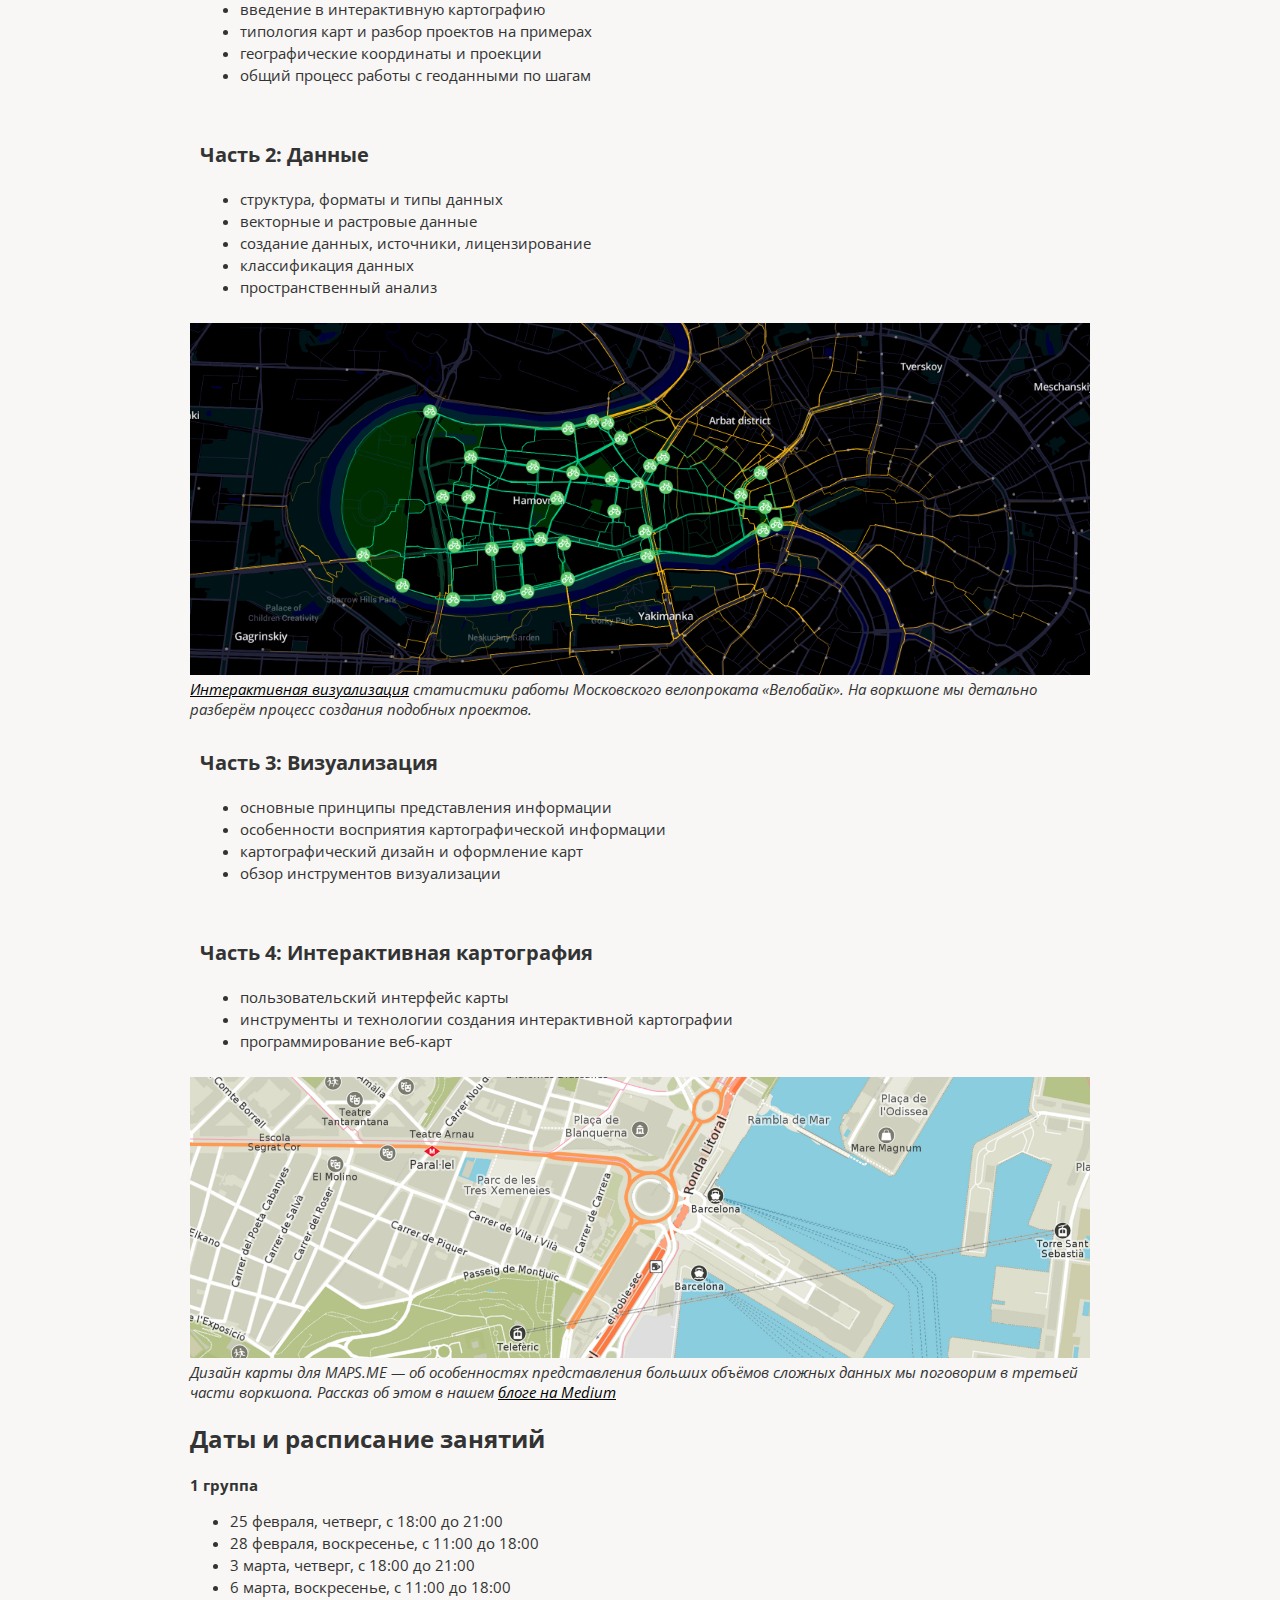
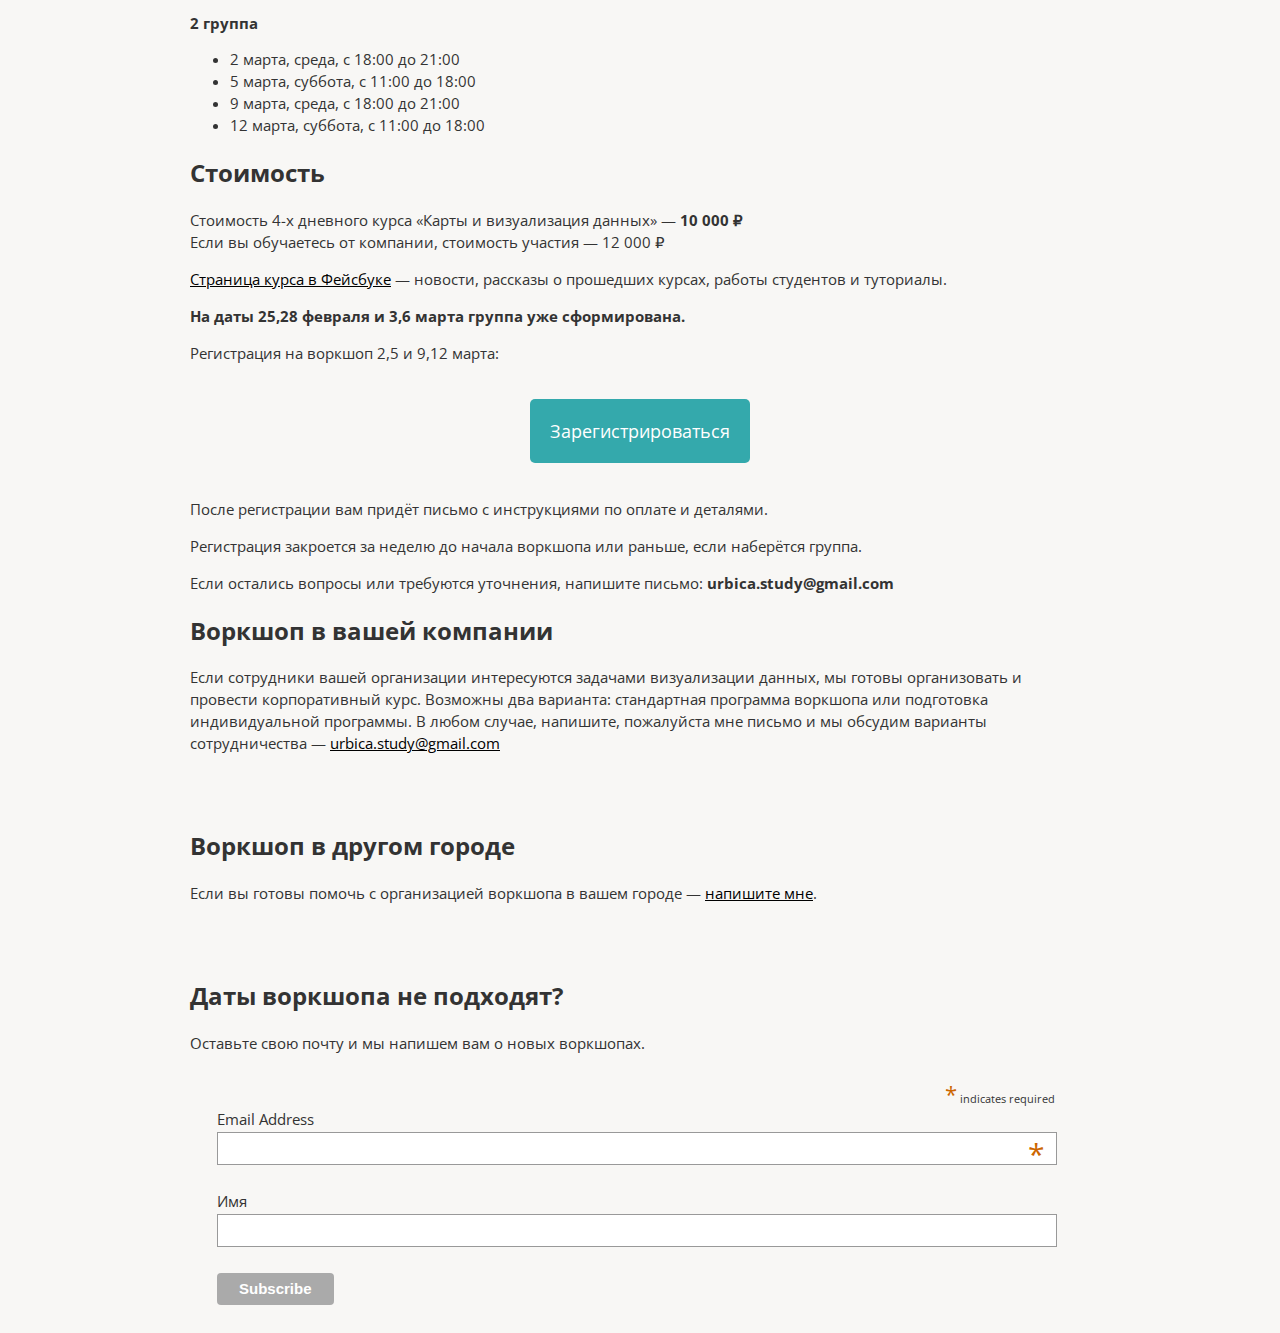
==== commit f0929a1a: "group B" ====
--- a/index.html
+++ b/index.html
@@ -89,6 +89,7 @@
 		</div>
 
 		<h2>Даты и расписание занятий</h2>
+			<b>1 группа</b>
 			<ul>
 				<li>25 февраля, четверг, с 18:00 до 21:00</li>
 				<li>28 февраля, воскресенье, с 11:00 до 18:00</li>
@@ -96,6 +97,15 @@
 				<li>6 марта, воскресенье, с 11:00 до 18:00</li>
 			</ul>
 
+			<b>2 группа</b>
+			<ul>
+				<li>2 марта, среда, с 18:00 до 21:00</li>
+				<li>5 марта, суббота, с 11:00 до 18:00</li>
+				<li>9 марта, среда, с 18:00 до 21:00</li>
+				<li>12 марта, суббота, с 11:00 до 18:00</li>
+			</ul>
+
+
 		<h2>Стоимость</h2>
 		<p>Стоимость 4-х дневного курса «Карты и визуализация данных» — <b>10&nbsp;000&nbsp;₽</b><br/>
 			Если вы обучаетесь от компании, стоимость участия —  12&nbsp;000&nbsp;₽
@@ -103,9 +113,12 @@
 
 		<p><a href="https://www.facebook.com/urbica.study/">Страница курса в Фейсбуке</a> — новости, рассказы о прошедших курсах, работы студентов и туториалы.</p>
 
-
-		<div class="register"><a class="registerLink" href="https://andreykarmatsky.typeform.com/to/JaBAfX">Зарегистрироваться</a></div>
-      <p>После регистрации вам придёт письмо с инструкциями по оплате и деталями.</p><p>Регистрация закроется 17 февраля, за неделю до начала воркшопа.</p>
+		<p><b>На даты 25,28 февраля и 3,6 марта группа уже сформирована.</b></p>
+
+		<p>Регистрация на воркшоп 2,5 и 9,12 марта:</p>
+		<div class="register"><a class="registerLink" href="https://andreykarmatsky.typeform.com/to/C7OVXb">Зарегистрироваться</a></div>
+      <p>После регистрации вам придёт письмо с инструкциями по оплате и деталями.</p>
+			<p>Регистрация закроется за неделю до начала воркшопа или раньше, если наберётся группа.</p>
 			<p>Если остались вопросы или требуются уточнения, напишите письмо: <b>urbica.study@gmail.com</b></p>
 
 		<h2>Воркшоп в вашей компании</h2>
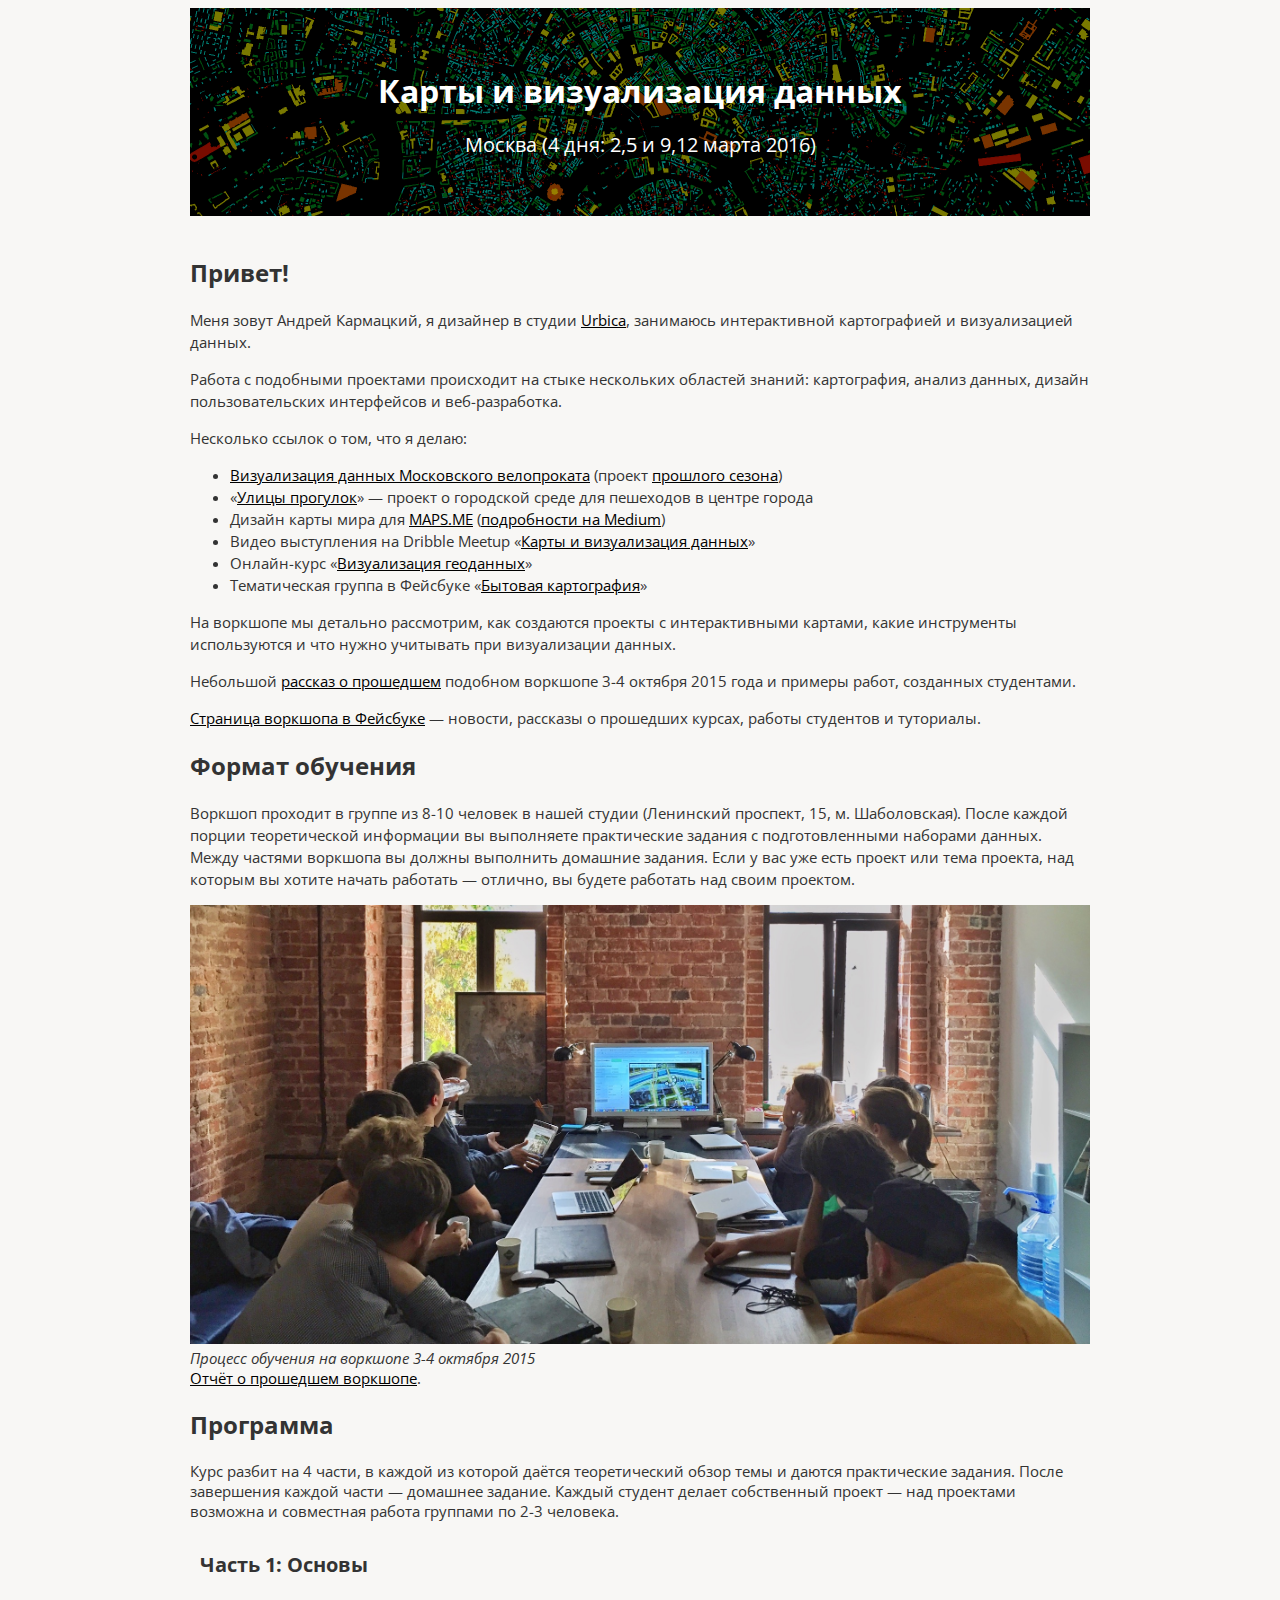
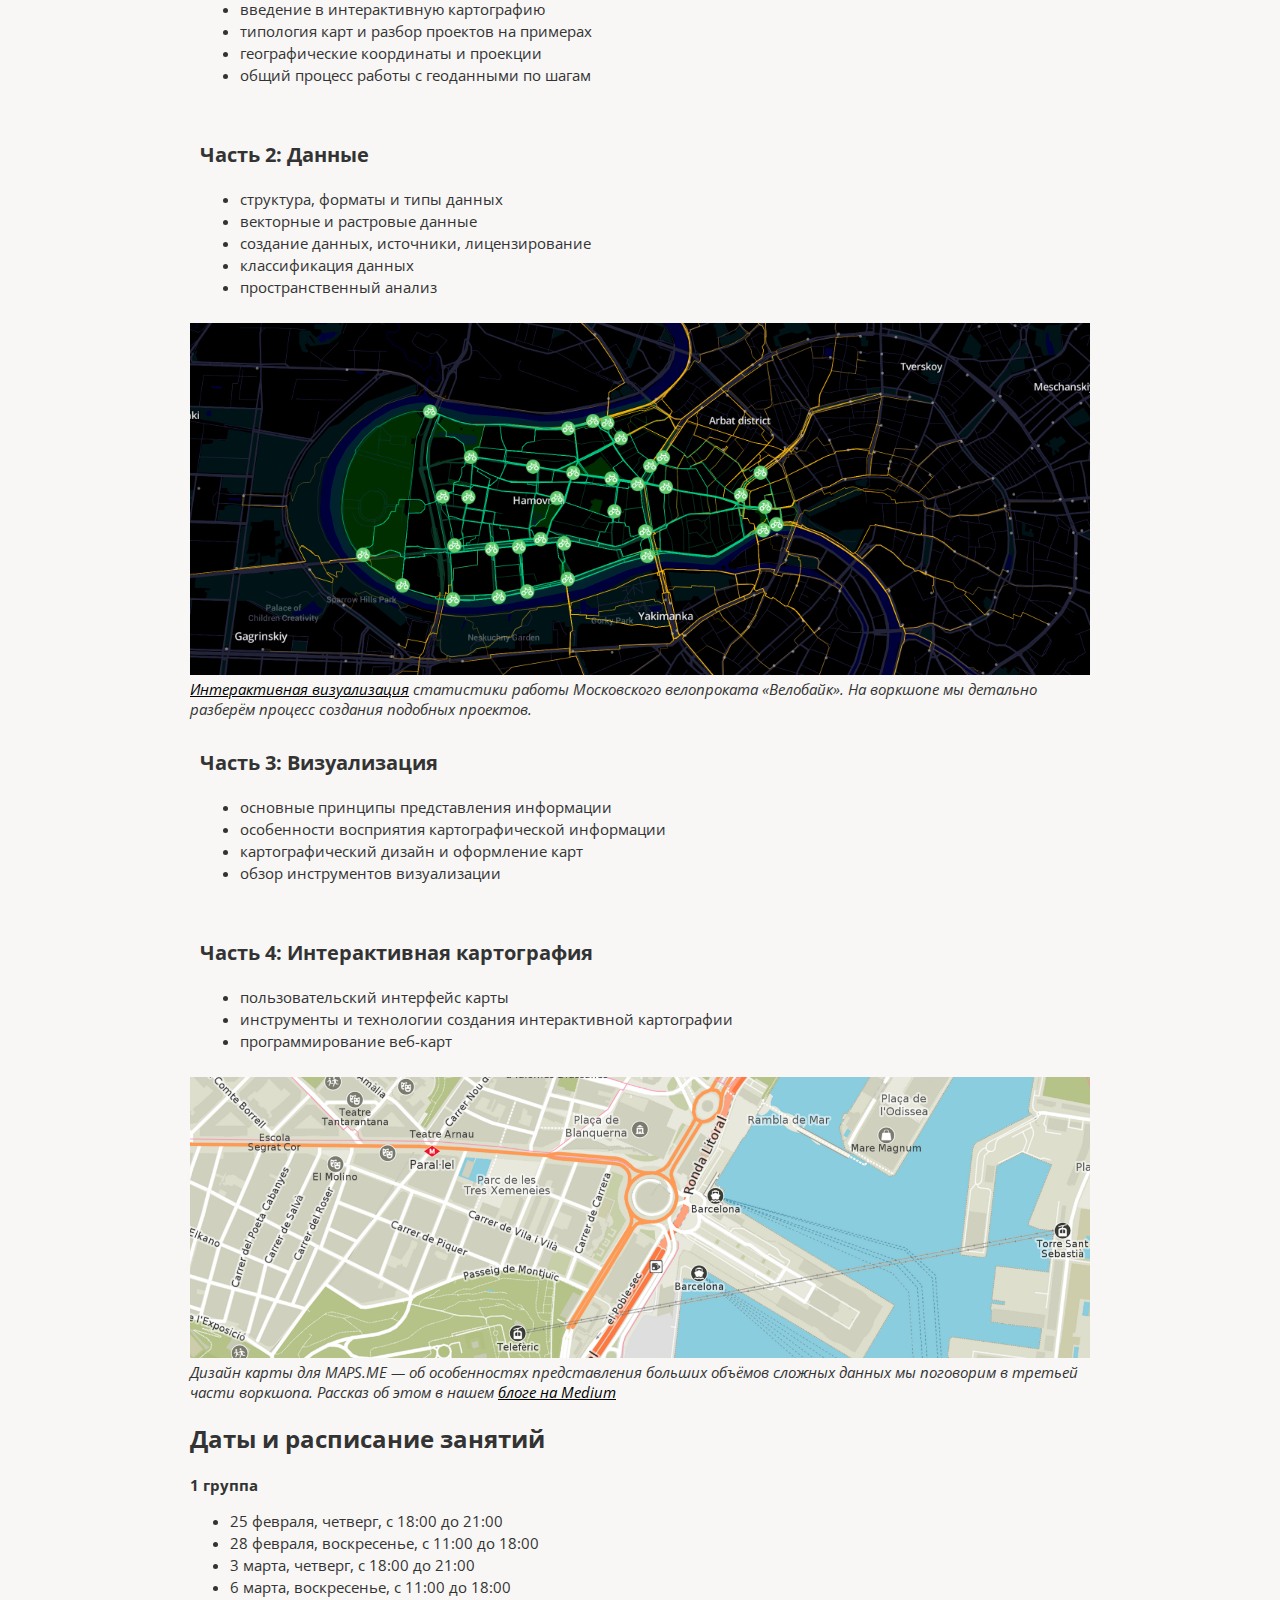
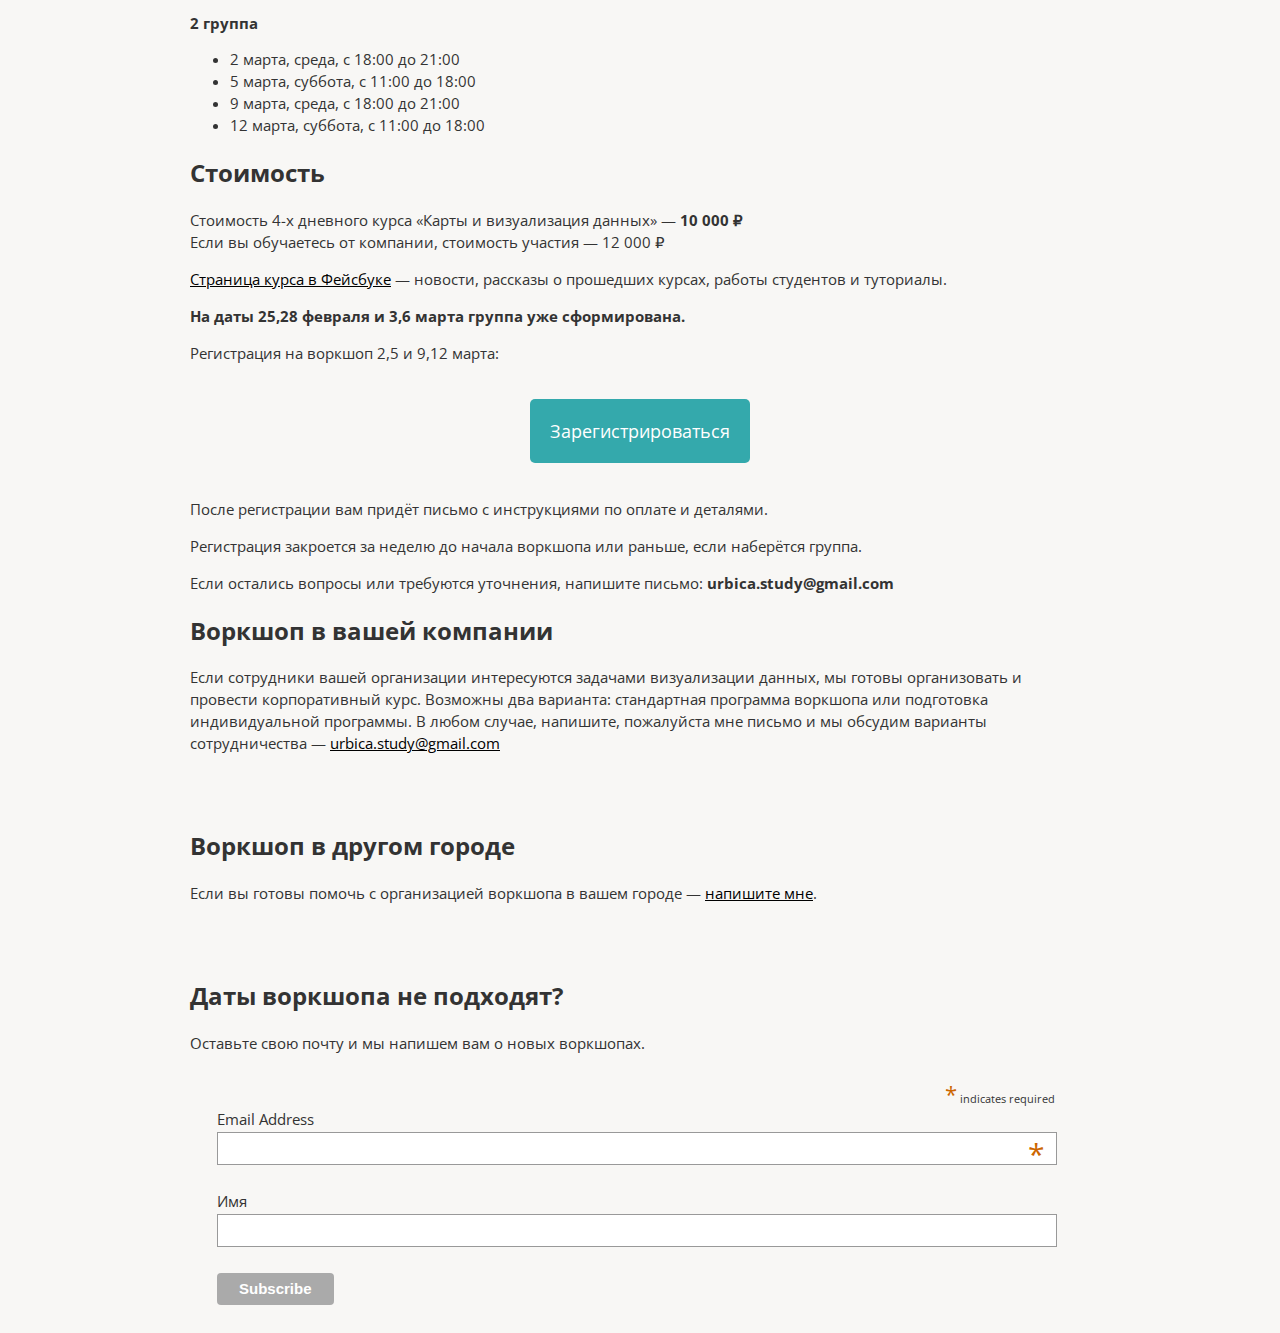
==== commit 4a773560: "new dates" ====
--- a/index.html
+++ b/index.html
@@ -15,7 +15,7 @@
     <div class="wrapper">
     <div class="header" id="headerImage">
     <h1>Карты и визуализация данных</h1>
-    <div class="date-place"><p>Москва (4 дня: 25,28 февраля и 3,6 марта 2016)</p></div>
+    <div class="date-place"><p>Москва (4 дня: 2,5 и 9,12 марта 2016)</p></div>
     </div>
     <h2>Привет!</h2>
     <p>Меня зовут Андрей Кармацкий, я дизайнер в студии <a href="http://urbica.co">Urbica</a>, занимаюсь интерактивной картографией и визуализацией данных.</p>
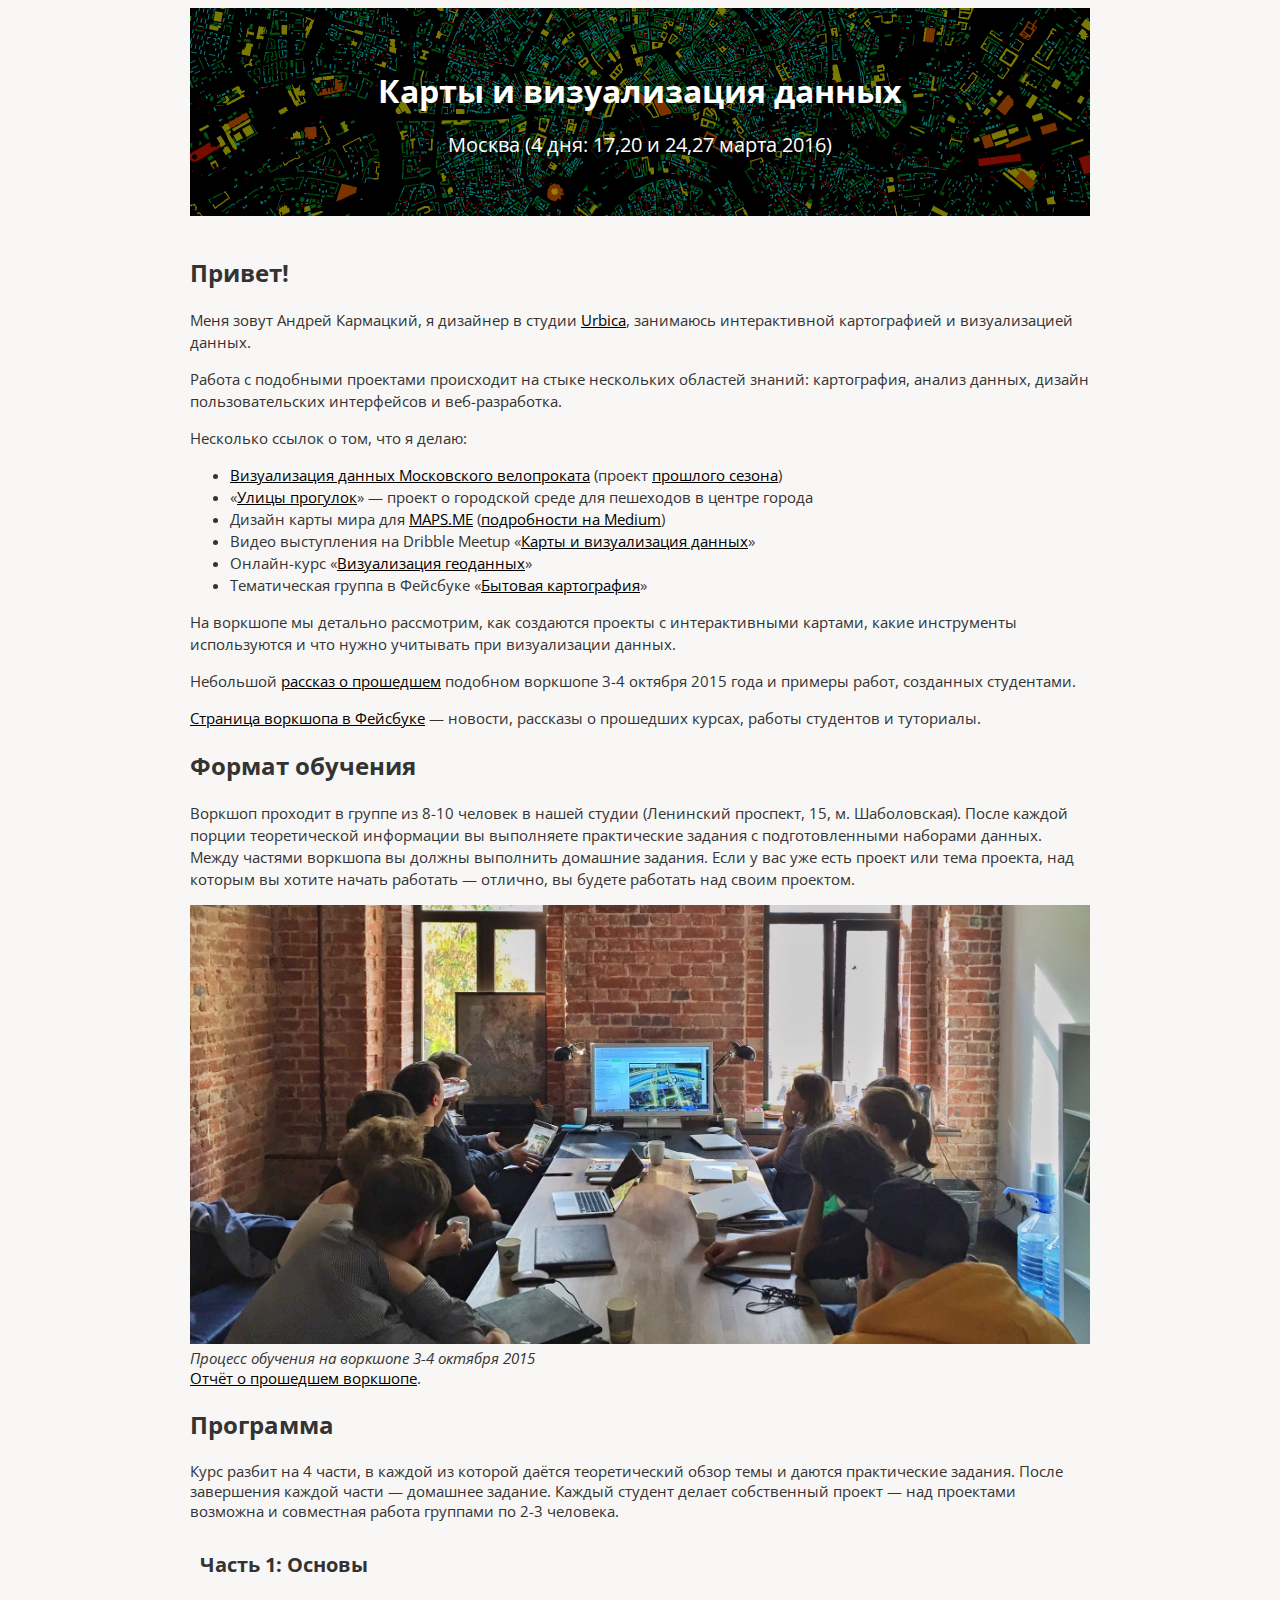
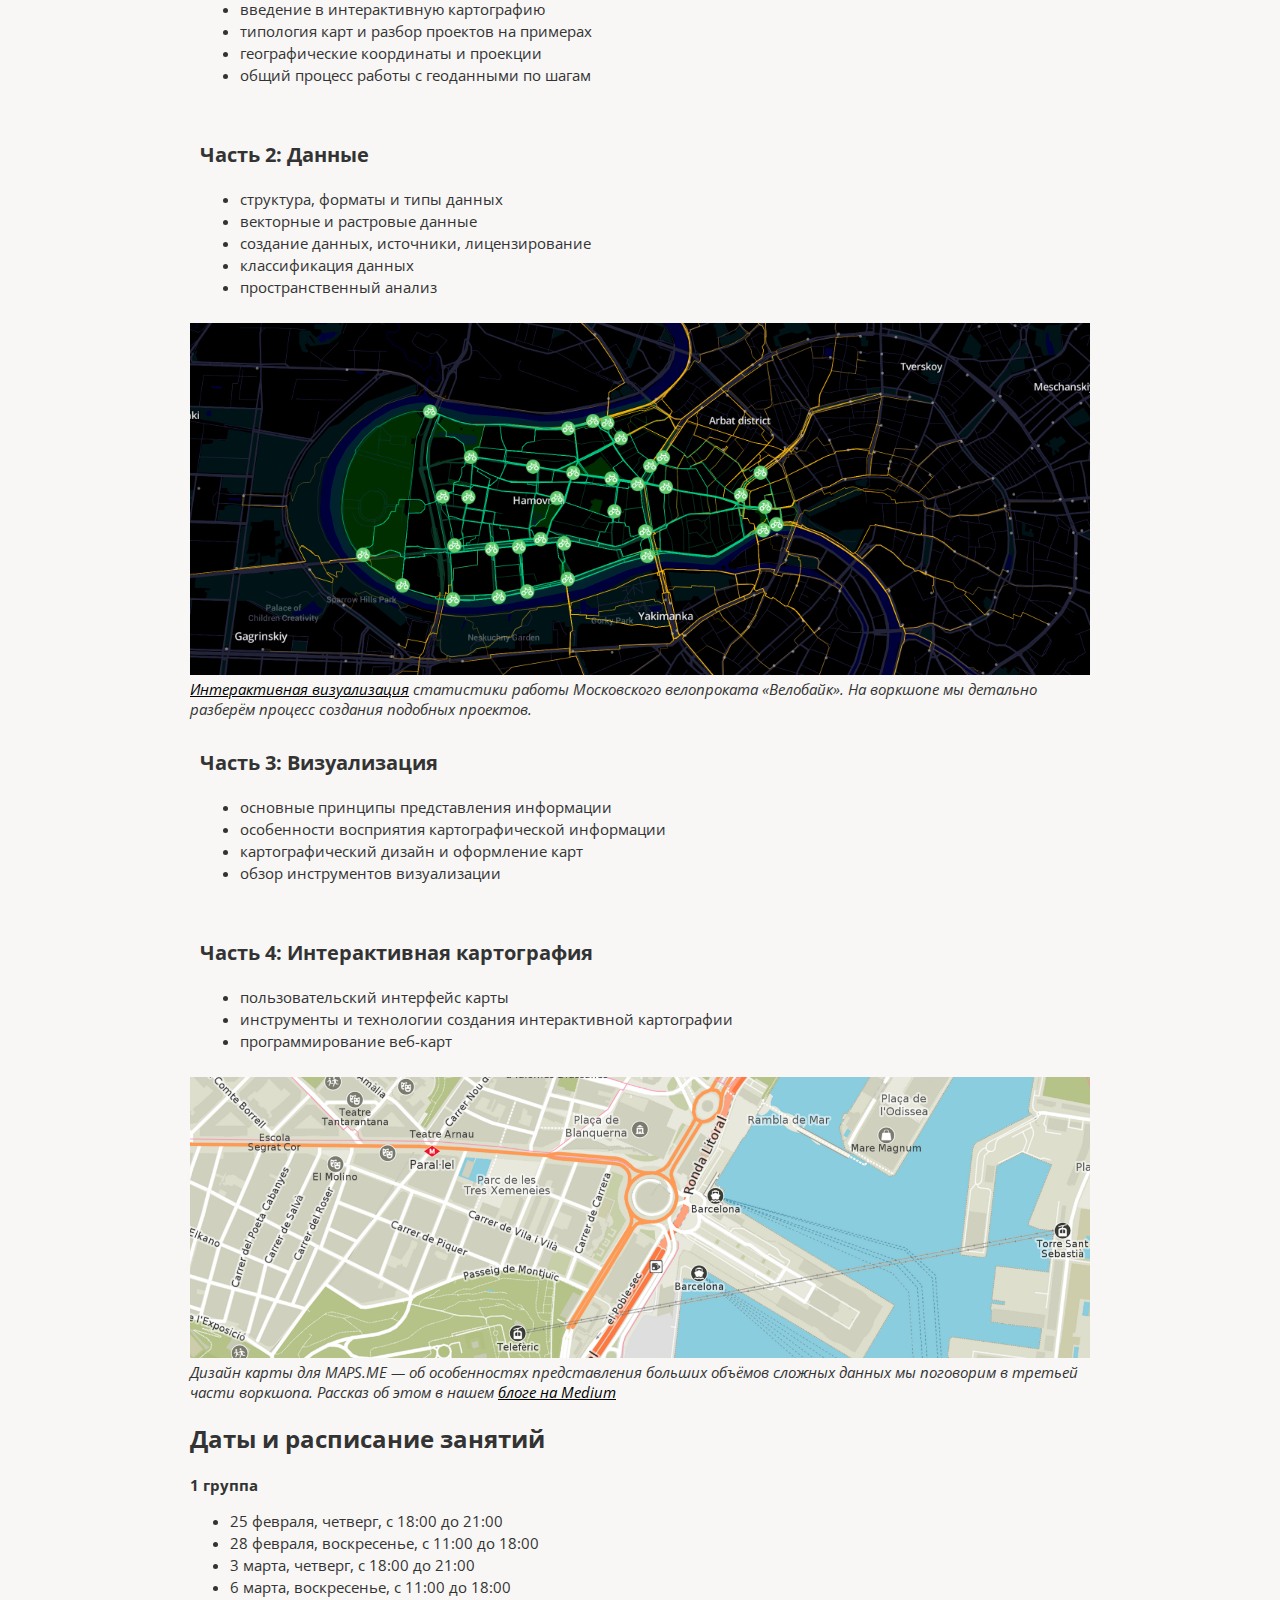
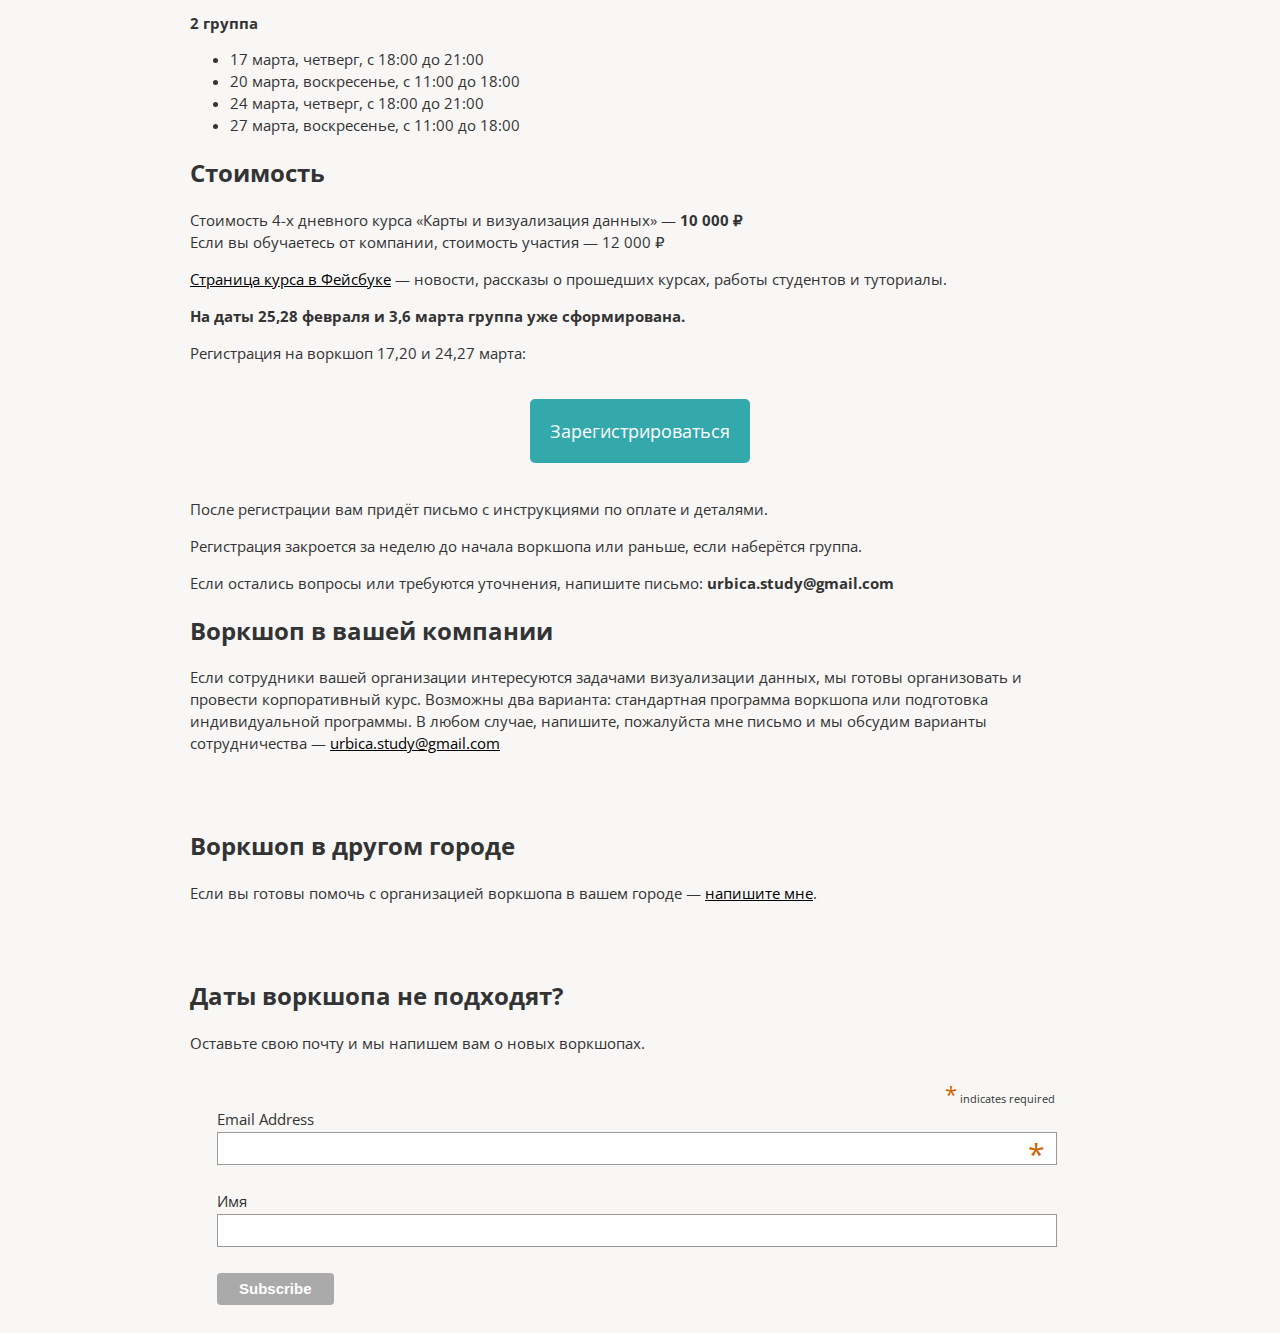
==== commit dc3c5cbc: "new dates" ====
--- a/index.html
+++ b/index.html
@@ -15,7 +15,7 @@
     <div class="wrapper">
     <div class="header" id="headerImage">
     <h1>Карты и визуализация данных</h1>
-    <div class="date-place"><p>Москва (4 дня: 2,5 и 9,12 марта 2016)</p></div>
+    <div class="date-place"><p>Москва (4 дня: 17,20 и 24,27 марта 2016)</p></div>
     </div>
     <h2>Привет!</h2>
     <p>Меня зовут Андрей Кармацкий, я дизайнер в студии <a href="http://urbica.co">Urbica</a>, занимаюсь интерактивной картографией и визуализацией данных.</p>
@@ -99,10 +99,10 @@
 
 			<b>2 группа</b>
 			<ul>
-				<li>2 марта, среда, с 18:00 до 21:00</li>
-				<li>5 марта, суббота, с 11:00 до 18:00</li>
-				<li>9 марта, среда, с 18:00 до 21:00</li>
-				<li>12 марта, суббота, с 11:00 до 18:00</li>
+				<li>17 марта, четверг, с 18:00 до 21:00</li>
+				<li>20 марта, воскресенье, с 11:00 до 18:00</li>
+				<li>24 марта, четверг, с 18:00 до 21:00</li>
+				<li>27 марта, воскресенье, с 11:00 до 18:00</li>
 			</ul>
 
 
@@ -115,7 +115,7 @@
 
 		<p><b>На даты 25,28 февраля и 3,6 марта группа уже сформирована.</b></p>
 
-		<p>Регистрация на воркшоп 2,5 и 9,12 марта:</p>
+		<p>Регистрация на воркшоп 17,20 и 24,27 марта:</p>
 		<div class="register"><a class="registerLink" href="https://andreykarmatsky.typeform.com/to/C7OVXb">Зарегистрироваться</a></div>
       <p>После регистрации вам придёт письмо с инструкциями по оплате и деталями.</p>
 			<p>Регистрация закроется за неделю до начала воркшопа или раньше, если наберётся группа.</p>
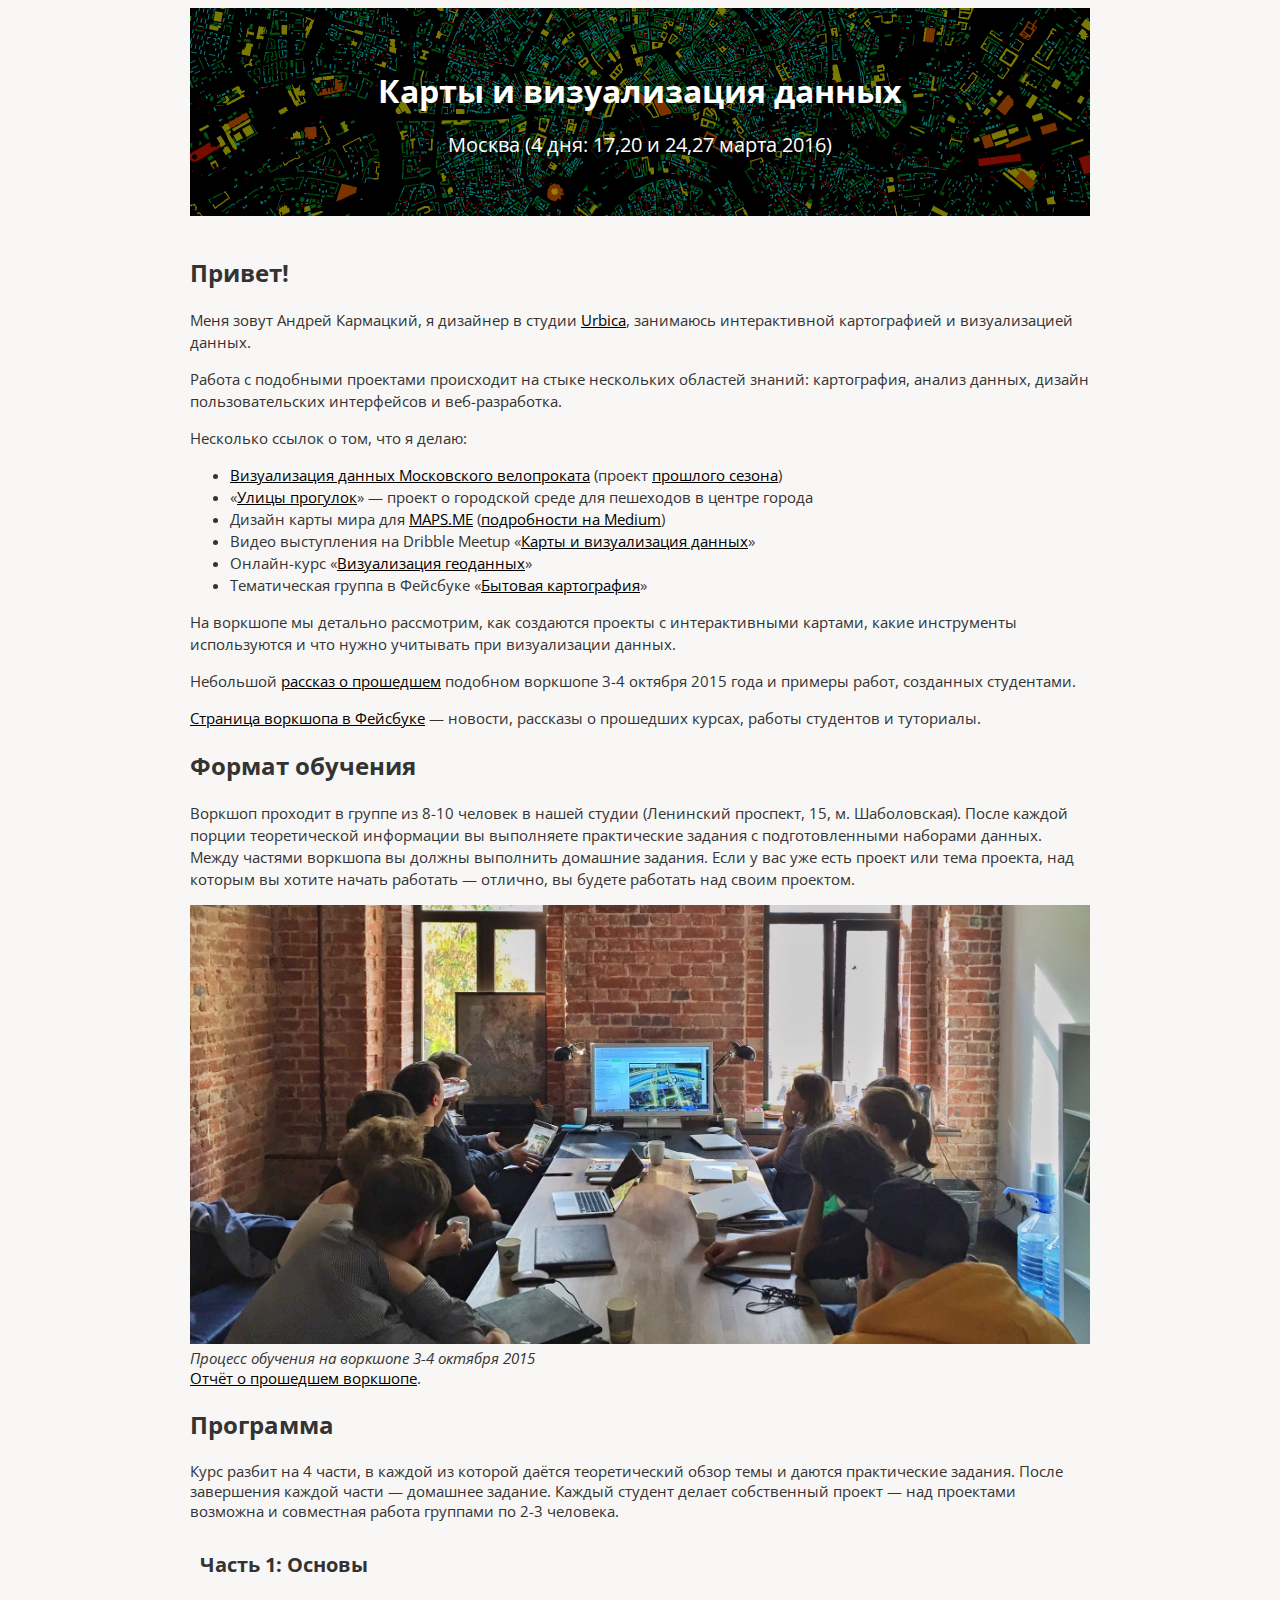
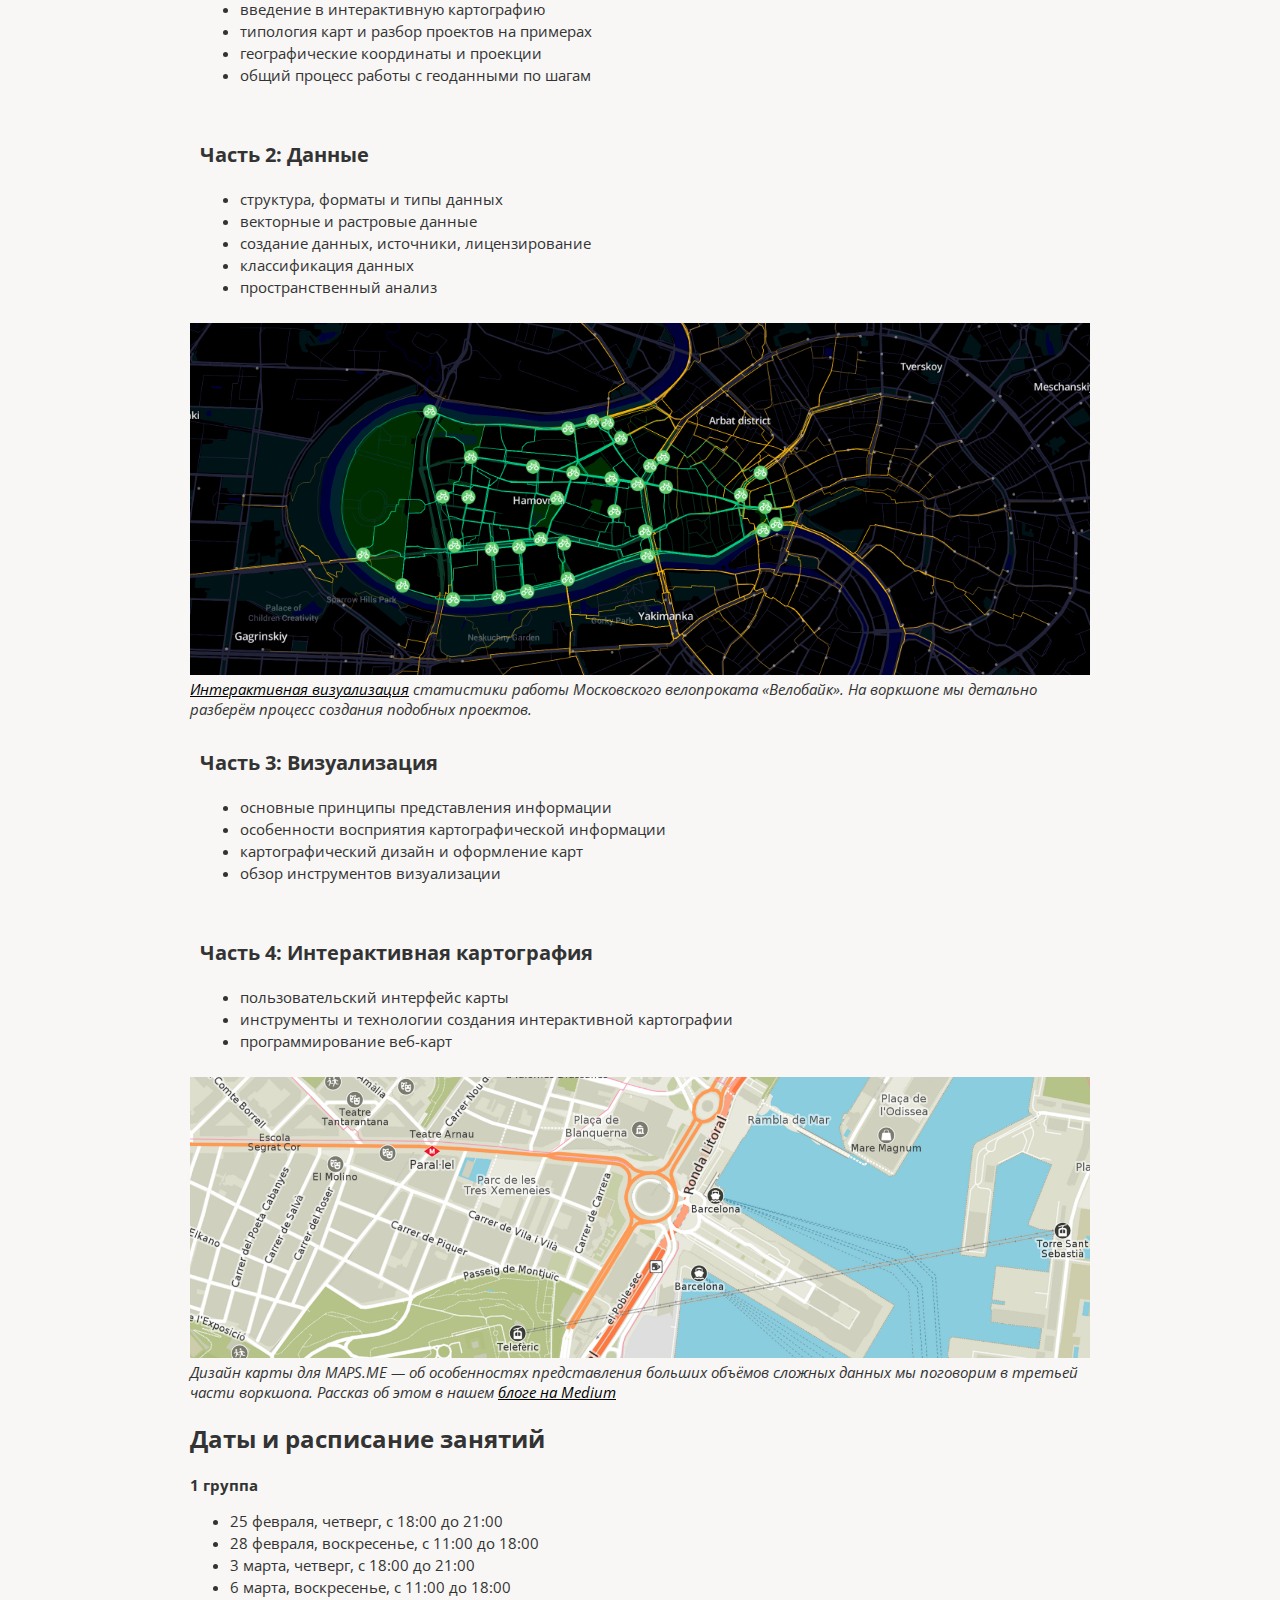
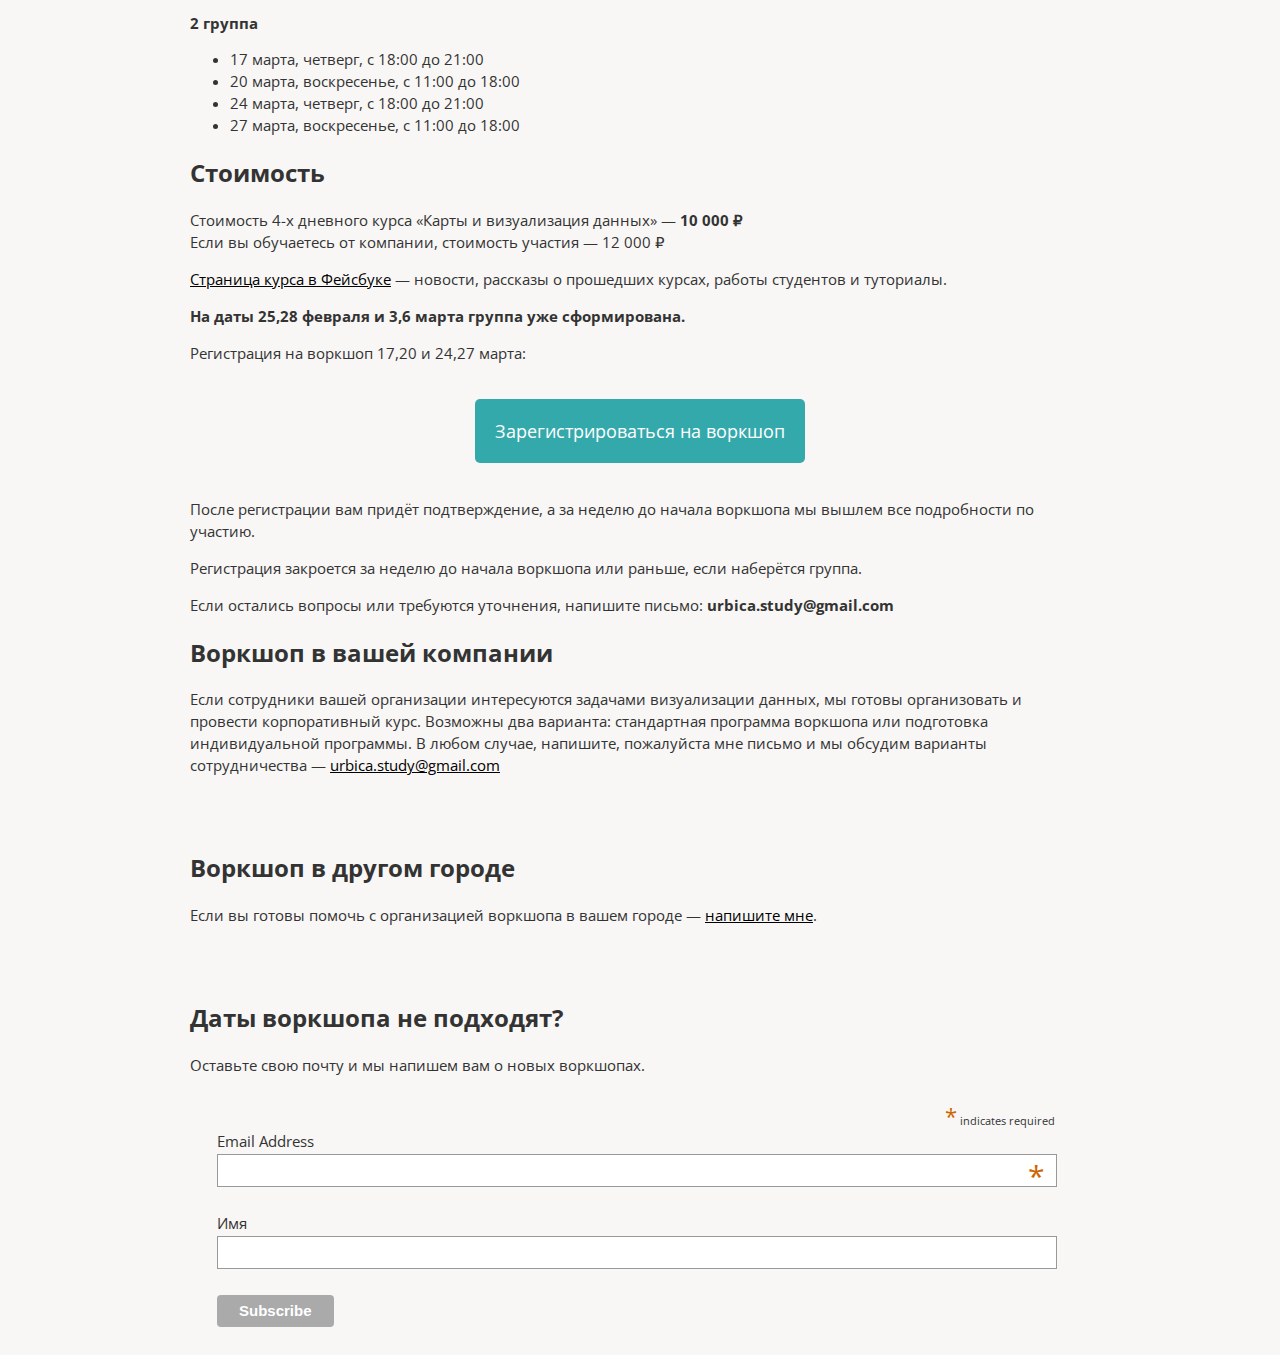
==== commit 1aed8690: "update button" ====
--- a/index.html
+++ b/index.html
@@ -116,8 +116,8 @@
 		<p><b>На даты 25,28 февраля и 3,6 марта группа уже сформирована.</b></p>
 
 		<p>Регистрация на воркшоп 17,20 и 24,27 марта:</p>
-		<div class="register"><a class="registerLink" href="https://andreykarmatsky.typeform.com/to/C7OVXb">Зарегистрироваться</a></div>
-      <p>После регистрации вам придёт письмо с инструкциями по оплате и деталями.</p>
+		<div class="register"><a class="registerLink" href="https://urbica.timepad.ru/event/293105/">Зарегистрироваться на воркшоп</a></div>
+      <p>После регистрации вам придёт подтверждение, а за неделю до начала воркшопа мы вышлем все подробности по участию.</p>
 			<p>Регистрация закроется за неделю до начала воркшопа или раньше, если наберётся группа.</p>
 			<p>Если остались вопросы или требуются уточнения, напишите письмо: <b>urbica.study@gmail.com</b></p>
 
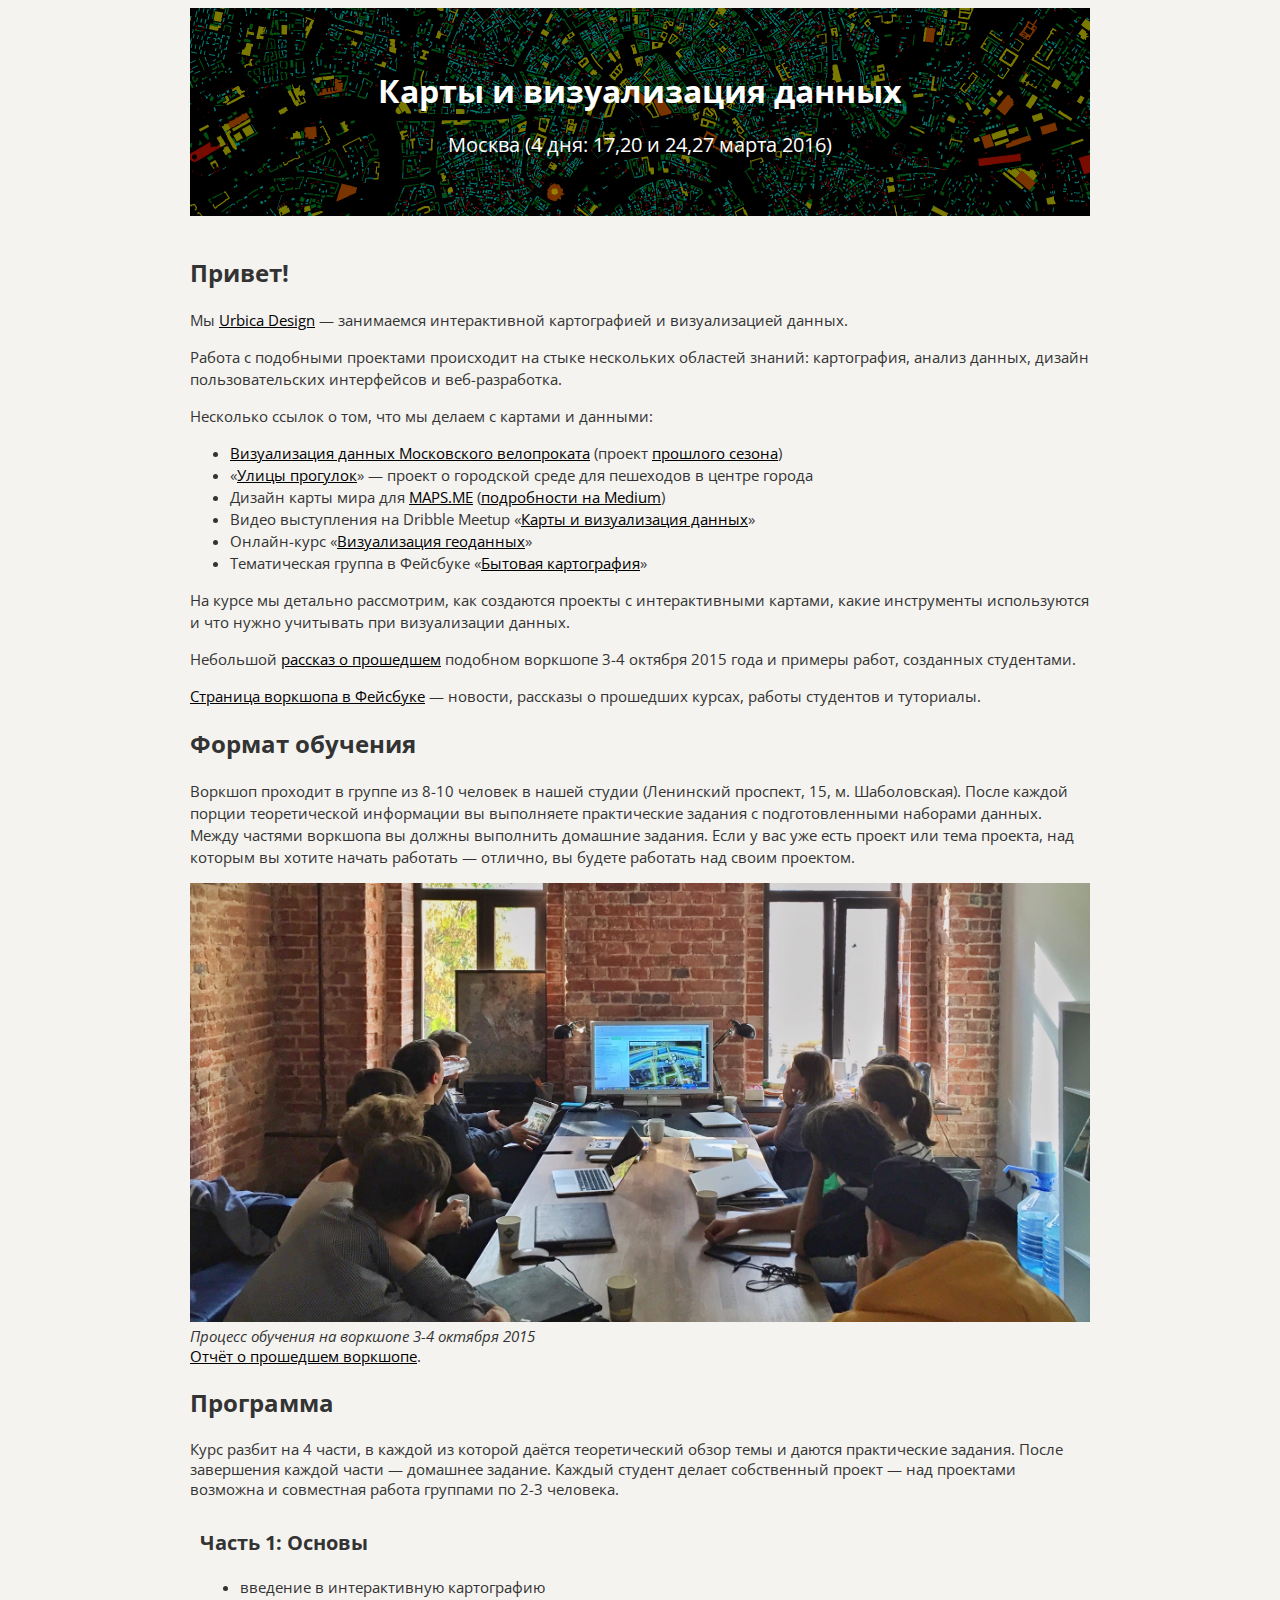
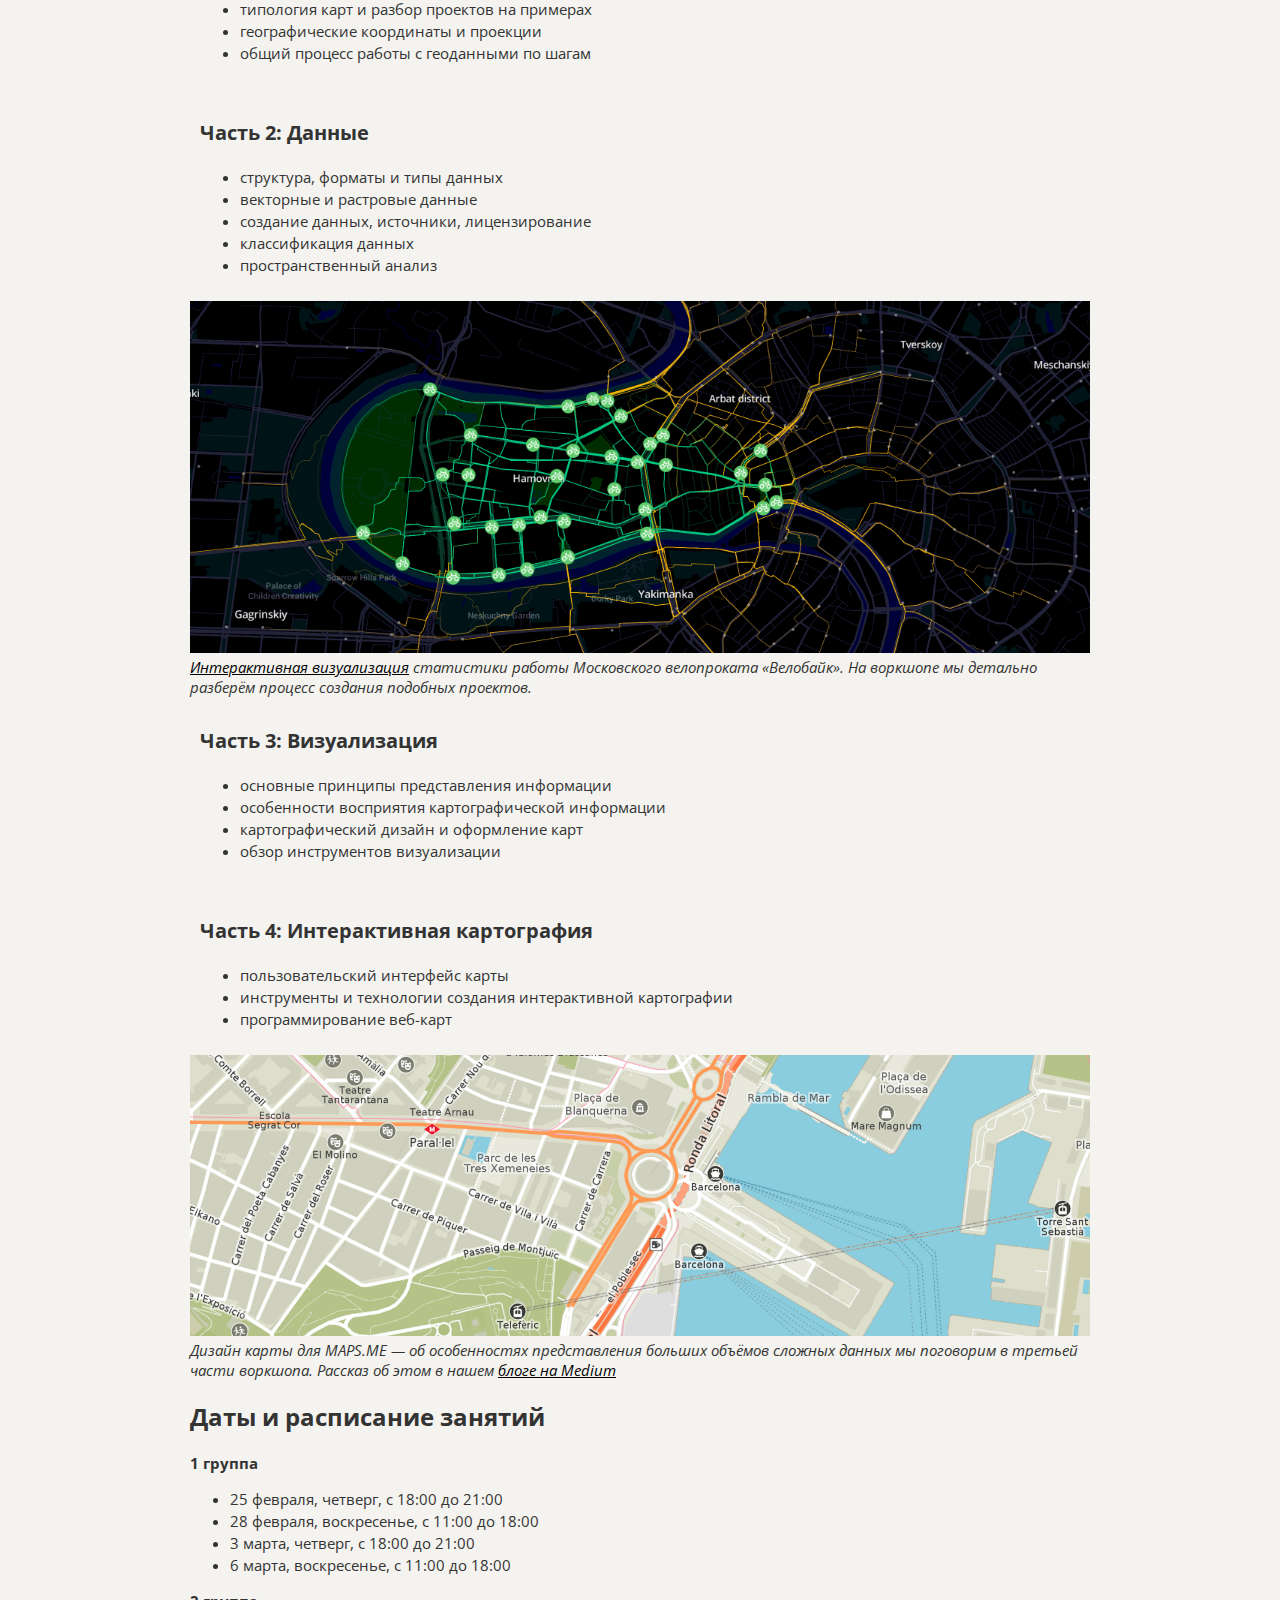
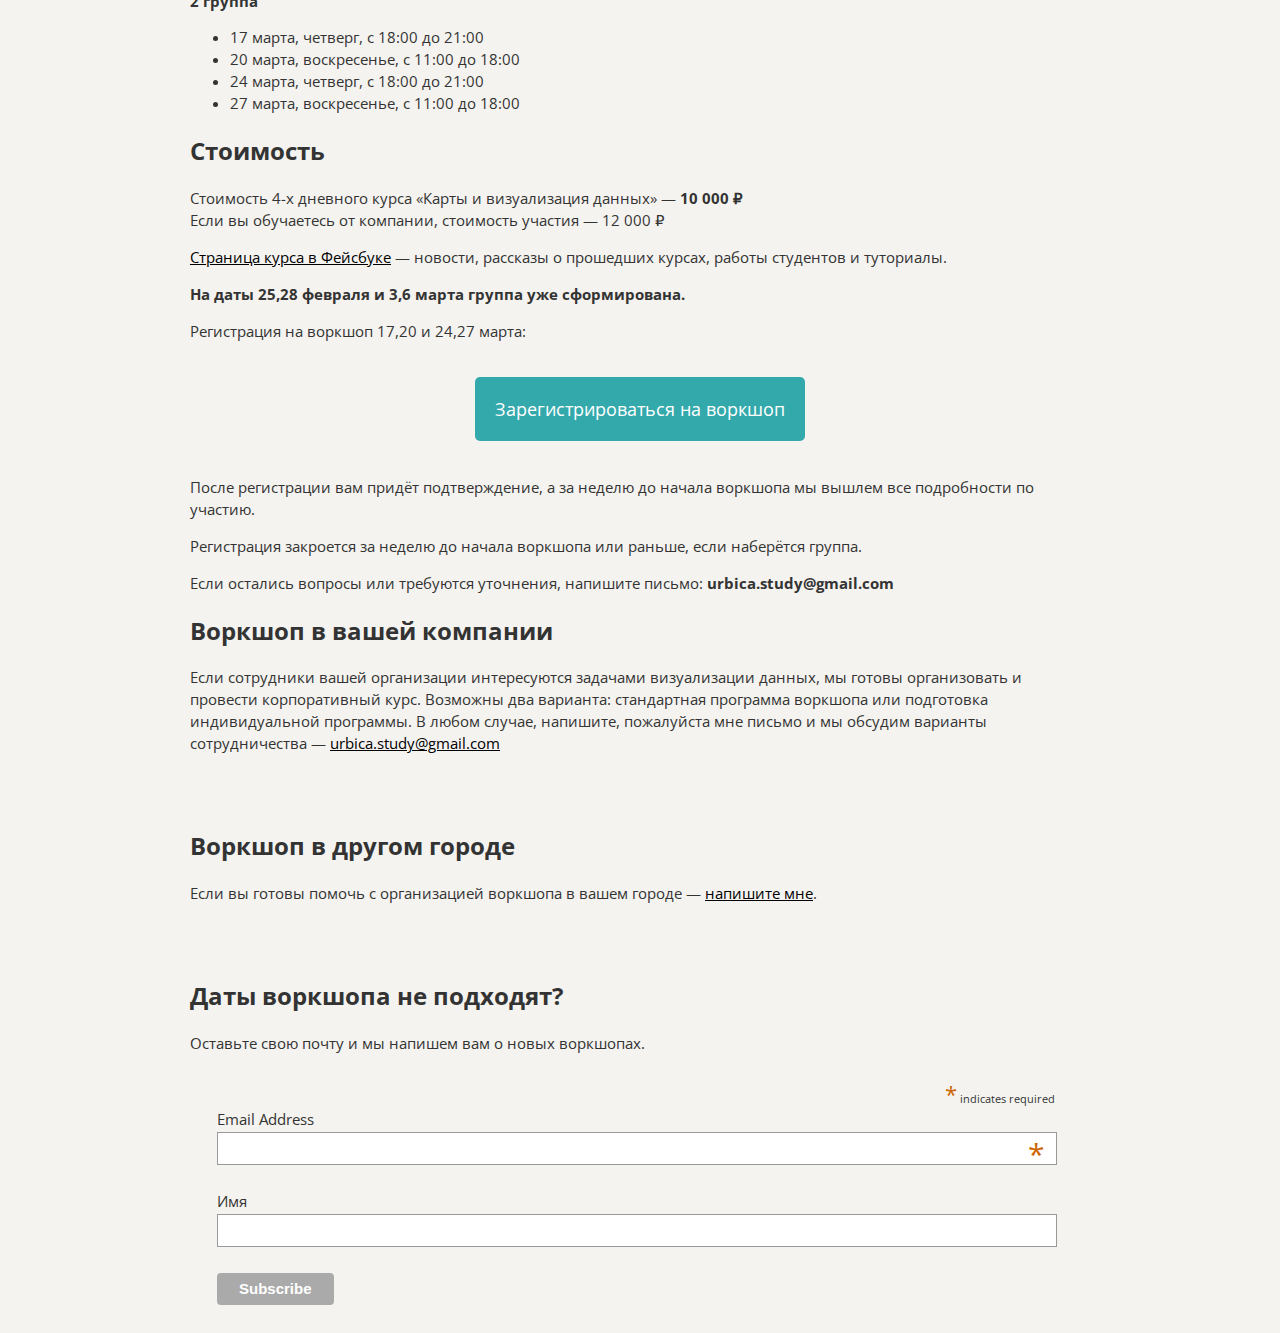
==== commit 0ef5dcac: "d" ====
--- a/index.html
+++ b/index.html
@@ -18,9 +18,9 @@
     <div class="date-place"><p>Москва (4 дня: 17,20 и 24,27 марта 2016)</p></div>
     </div>
     <h2>Привет!</h2>
-    <p>Меня зовут Андрей Кармацкий, я дизайнер в студии <a href="http://urbica.co">Urbica</a>, занимаюсь интерактивной картографией и визуализацией данных.</p>
+    <p>Мы <a href="http://urbica.co">Urbica Design</a> — занимаемся интерактивной картографией и визуализацией данных.</p>
     <p>Работа с подобными проектами происходит на стыке нескольких областей знаний: картография, анализ данных, дизайн пользовательских интерфейсов и веб-разработка.</p>
-    <p>Несколько ссылок о том, что я делаю:
+    <p>Несколько ссылок о том, что мы делаем с картами и данными:
       <ul>
         <li><a href="http://urbica.co/bikes/">Визуализация данных Московского велопроката</a> (проект <a href="http://urbica.co/velo/">прошлого сезона</a>)</li>
         <li>«<a href="http://walkstreets.org">Улицы прогулок</a>» — проект о городской среде для пешеходов в центре города</a></li>
@@ -30,7 +30,7 @@
         <li>Тематическая группа в Фейсбуке «<a href="https://www.facebook.com/groups/geoviz/">Бытовая картография</a>»</li>
       </ul>
     </p>
-    <p>На воркшопе мы детально рассмотрим, как создаются проекты с интерактивными картами, какие инструменты используются и что нужно учитывать при визуализации данных.</p>
+    <p>На курсе мы детально рассмотрим, как создаются проекты с интерактивными картами, какие инструменты используются и что нужно учитывать при визуализации данных.</p>
 		<p>Небольшой <a href="https://www.facebook.com/groups/geoviz/permalink/929082940519523/">рассказ о прошедшем</a> подобном воркшопе 3-4 октября 2015 года и примеры работ, созданных студентами.</p>
 		<p><a href="https://www.facebook.com/urbica.study/">Страница воркшопа в Фейсбуке</a> — новости, рассказы о прошедших курсах, работы студентов и туториалы.</p>
 
@@ -169,12 +169,24 @@
     var pageHeight = Math.max( body.scrollHeight, body.offsetHeight,
                        html.clientHeight, html.scrollHeight, html.offsetHeight );
 
+		function color(p) {
+			c = 'rgb(245,243,240)';
+
+//			c = 'rgb(' + Math.round(90 + 400*p) + ', 100, 95)';
+
+			return c;
+		}
+
+			document.body.style.background = color(0);
+
     // Scroll handler to toggle classes.
     var scaleImage = function() {
       var scrollScale = (window.pageYOffset/pageHeight);
+			document.body.style.background = color(scrollScale);
+			//console.log(color(scrollScale));
       var bgWidth = headerImageBg.x/2 + headerImageBg.x*scrollScale,
           bgHeight = headerImageBg.y/2 + headerImageBg.y*scrollScale;
-      console.log(scrollScale);
+      //console.log(scrollScale);
       headerImage.style.backgroundSize = bgWidth + "px "+ bgHeight +"px";
     };
 
